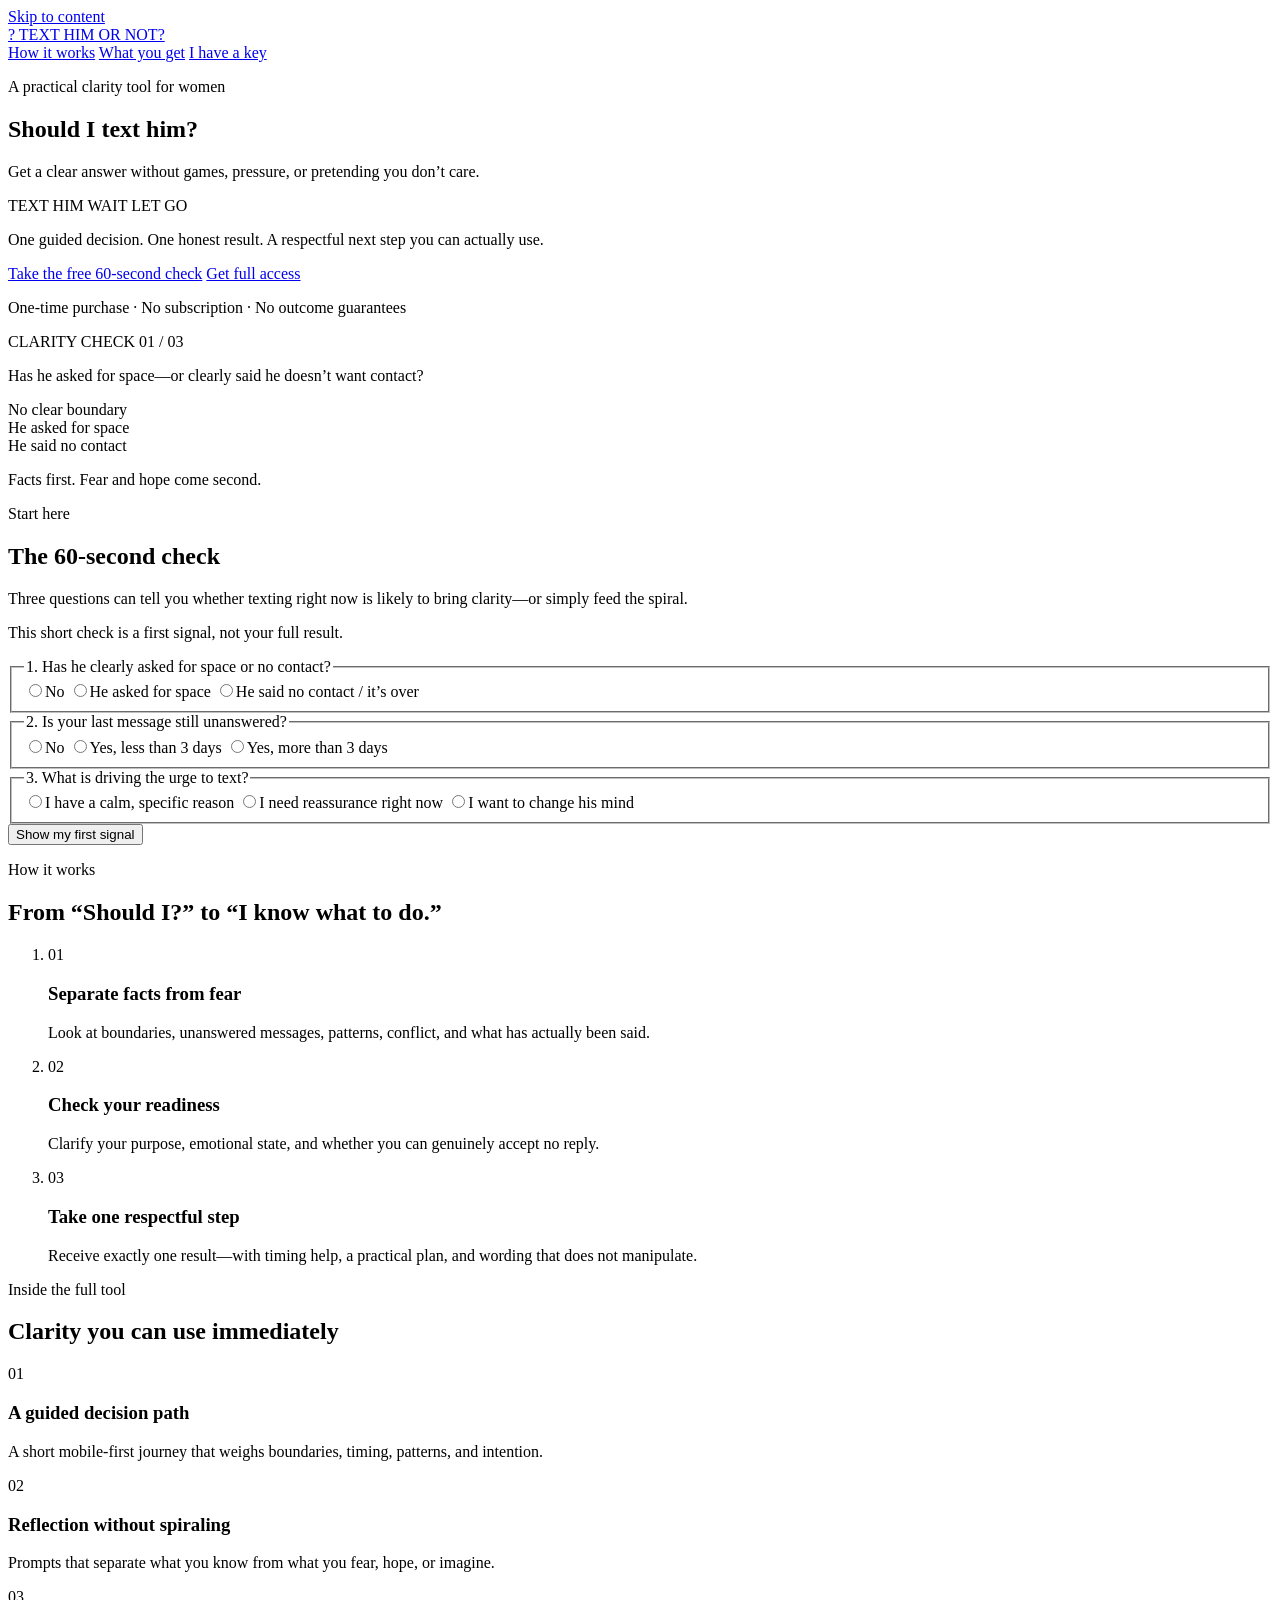
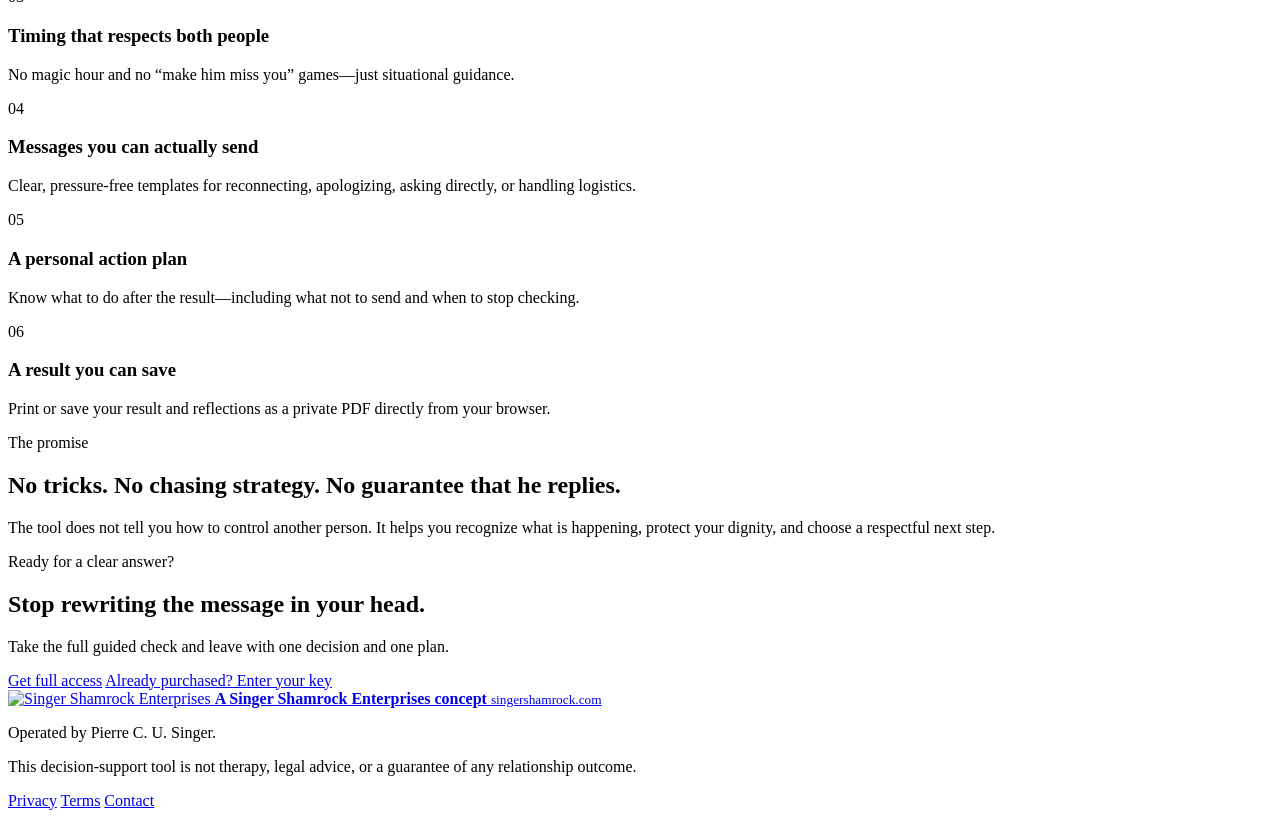
==== index.html @ ce178d2d "Add files via upload" ====
<!doctype html>
<html lang="en">
<head>
  <meta charset="utf-8">
  <meta name="viewport" content="width=device-width, initial-scale=1">
  <meta name="theme-color" content="#101a20">
  <meta name="description" content="Should I text him? Get a clear, respectful answer: text him, wait, or let go.">
  <title>Should I Text Him? | Text Him or Not?</title>
  <link rel="icon" href="favicon.svg" type="image/svg+xml">
  <link rel="stylesheet" href="assets/styles.css">
  <script src="assets/config.js" defer></script>
  <script src="assets/landing.js" defer></script>
</head>
<body class="landing-page">
  <a class="skip-link" href="#main">Skip to content</a>

  <header class="site-header">
    <a class="wordmark" href="./" aria-label="Text Him or Not? home">
      <span class="wordmark-mark" aria-hidden="true">?</span>
      <span>TEXT HIM OR NOT?</span>
    </a>
    <nav class="header-nav" aria-label="Primary navigation">
      <a href="#how-it-works">How it works</a>
      <a href="#inside">What you get</a>
      <a class="button button-small button-ghost" href="start/">I have a key</a>
    </nav>
  </header>

  <main id="main">
    <section class="hero shell" aria-labelledby="hero-title">
      <div class="hero-copy">
        <p class="eyebrow">A practical clarity tool for women</p>
        <h1 id="hero-title">Should I text him?</h1>
        <p class="hero-lead">Get a clear answer without games, pressure, or pretending you don’t care.</p>
        <div class="outcome-row" aria-label="The three possible results">
          <span>TEXT HIM</span>
          <span>WAIT</span>
          <span>LET GO</span>
        </div>
        <p class="hero-note">One guided decision. One honest result. A respectful next step you can actually use.</p>
        <div class="hero-actions">
          <a class="button button-primary" href="#free-check">Take the free 60-second check</a>
          <a class="button button-secondary" data-payhip-link href="https://payhip.com/PierreCUSinger">Get full access</a>
        </div>
        <p class="microcopy">One-time purchase · No subscription · No outcome guarantees</p>
      </div>

      <div class="hero-panel" aria-label="A preview of the guided decision tool">
        <div class="panel-topline">
          <span>CLARITY CHECK</span>
          <span>01 / 03</span>
        </div>
        <div class="mini-progress" aria-hidden="true"><span></span></div>
        <p class="panel-question">Has he asked for space—or clearly said he doesn’t want contact?</p>
        <div class="preview-choice">No clear boundary</div>
        <div class="preview-choice">He asked for space</div>
        <div class="preview-choice">He said no contact</div>
        <p class="panel-caption">Facts first. Fear and hope come second.</p>
      </div>
    </section>

    <section class="free-check-section" id="free-check" aria-labelledby="check-title">
      <div class="shell split-section">
        <div class="section-intro">
          <p class="eyebrow">Start here</p>
          <h2 id="check-title">The 60-second check</h2>
          <p>Three questions can tell you whether texting right now is likely to bring clarity—or simply feed the spiral.</p>
          <p class="section-note">This short check is a first signal, not your full result.</p>
        </div>

        <form class="check-card" id="quick-check-form">
          <fieldset>
            <legend>1. Has he clearly asked for space or no contact?</legend>
            <label class="radio-line"><input type="radio" name="boundary" value="no" required><span>No</span></label>
            <label class="radio-line"><input type="radio" name="boundary" value="space"><span>He asked for space</span></label>
            <label class="radio-line"><input type="radio" name="boundary" value="stop"><span>He said no contact / it’s over</span></label>
          </fieldset>

          <fieldset>
            <legend>2. Is your last message still unanswered?</legend>
            <label class="radio-line"><input type="radio" name="unanswered" value="no" required><span>No</span></label>
            <label class="radio-line"><input type="radio" name="unanswered" value="recent"><span>Yes, less than 3 days</span></label>
            <label class="radio-line"><input type="radio" name="unanswered" value="long"><span>Yes, more than 3 days</span></label>
          </fieldset>

          <fieldset>
            <legend>3. What is driving the urge to text?</legend>
            <label class="radio-line"><input type="radio" name="motive" value="clear" required><span>I have a calm, specific reason</span></label>
            <label class="radio-line"><input type="radio" name="motive" value="anxiety"><span>I need reassurance right now</span></label>
            <label class="radio-line"><input type="radio" name="motive" value="change"><span>I want to change his mind</span></label>
          </fieldset>

          <button class="button button-primary button-wide" type="submit">Show my first signal</button>
          <p class="form-error" id="quick-check-error" role="alert" hidden>Please answer all three questions.</p>
        </form>

        <div class="quick-result" id="quick-result" aria-live="polite" hidden>
          <p class="result-kicker">YOUR FIRST SIGNAL</p>
          <h3 id="quick-result-title"></h3>
          <p id="quick-result-copy"></p>
          <div class="quick-result-actions">
            <a class="button button-primary" data-payhip-link href="https://payhip.com/PierreCUSinger">Get the complete answer</a>
            <button class="button button-quiet" id="quick-check-reset" type="button">Retake the check</button>
          </div>
        </div>
      </div>
    </section>

    <section class="how-section shell" id="how-it-works" aria-labelledby="how-title">
      <div class="section-heading">
        <p class="eyebrow">How it works</p>
        <h2 id="how-title">From “Should I?” to “I know what to do.”</h2>
      </div>
      <ol class="steps-grid">
        <li>
          <span class="step-number">01</span>
          <h3>Separate facts from fear</h3>
          <p>Look at boundaries, unanswered messages, patterns, conflict, and what has actually been said.</p>
        </li>
        <li>
          <span class="step-number">02</span>
          <h3>Check your readiness</h3>
          <p>Clarify your purpose, emotional state, and whether you can genuinely accept no reply.</p>
        </li>
        <li>
          <span class="step-number">03</span>
          <h3>Take one respectful step</h3>
          <p>Receive exactly one result—with timing help, a practical plan, and wording that does not manipulate.</p>
        </li>
      </ol>
    </section>

    <section class="inside-section" id="inside" aria-labelledby="inside-title">
      <div class="shell">
        <div class="section-heading compact-heading">
          <p class="eyebrow">Inside the full tool</p>
          <h2 id="inside-title">Clarity you can use immediately</h2>
        </div>
        <div class="feature-grid">
          <article>
            <span class="feature-label">01</span>
            <h3>A guided decision path</h3>
            <p>A short mobile-first journey that weighs boundaries, timing, patterns, and intention.</p>
          </article>
          <article>
            <span class="feature-label">02</span>
            <h3>Reflection without spiraling</h3>
            <p>Prompts that separate what you know from what you fear, hope, or imagine.</p>
          </article>
          <article>
            <span class="feature-label">03</span>
            <h3>Timing that respects both people</h3>
            <p>No magic hour and no “make him miss you” games—just situational guidance.</p>
          </article>
          <article>
            <span class="feature-label">04</span>
            <h3>Messages you can actually send</h3>
            <p>Clear, pressure-free templates for reconnecting, apologizing, asking directly, or handling logistics.</p>
          </article>
          <article>
            <span class="feature-label">05</span>
            <h3>A personal action plan</h3>
            <p>Know what to do after the result—including what not to send and when to stop checking.</p>
          </article>
          <article>
            <span class="feature-label">06</span>
            <h3>A result you can save</h3>
            <p>Print or save your result and reflections as a private PDF directly from your browser.</p>
          </article>
        </div>
      </div>
    </section>

    <section class="respect-section shell" aria-labelledby="respect-title">
      <div class="respect-card">
        <p class="eyebrow">The promise</p>
        <h2 id="respect-title">No tricks. No chasing strategy. No guarantee that he replies.</h2>
        <p>The tool does not tell you how to control another person. It helps you recognize what is happening, protect your dignity, and choose a respectful next step.</p>
      </div>
    </section>

    <section class="final-cta">
      <div class="shell final-cta-inner">
        <div>
          <p class="eyebrow">Ready for a clear answer?</p>
          <h2>Stop rewriting the message in your head.</h2>
          <p>Take the full guided check and leave with one decision and one plan.</p>
        </div>
        <div class="final-cta-actions">
          <a class="button button-primary" data-payhip-link href="https://payhip.com/PierreCUSinger">Get full access</a>
          <a class="text-link" href="start/">Already purchased? Enter your key</a>
        </div>
      </div>
    </section>
  </main>

  <footer class="site-footer">
    <div class="shell footer-grid">
      <a class="sse-credit" href="https://singershamrock.com" target="_blank" rel="noopener noreferrer">
        <img src="assets/singer-shamrock-logo.jpg" alt="Singer Shamrock Enterprises">
        <span>
          <strong>A Singer Shamrock Enterprises concept</strong>
          <small>singershamrock.com</small>
        </span>
      </a>
      <div class="footer-copy">
        <p>Operated by Pierre C. U. Singer.</p>
        <p>This decision-support tool is not therapy, legal advice, or a guarantee of any relationship outcome.</p>
        <nav aria-label="Legal links">
          <a href="privacy.html">Privacy</a>
          <a href="terms.html">Terms</a>
          <a href="mailto:contact@texthimornot.com" data-contact-link>Contact</a>
        </nav>
      </div>
    </div>
  </footer>
</body>
</html>
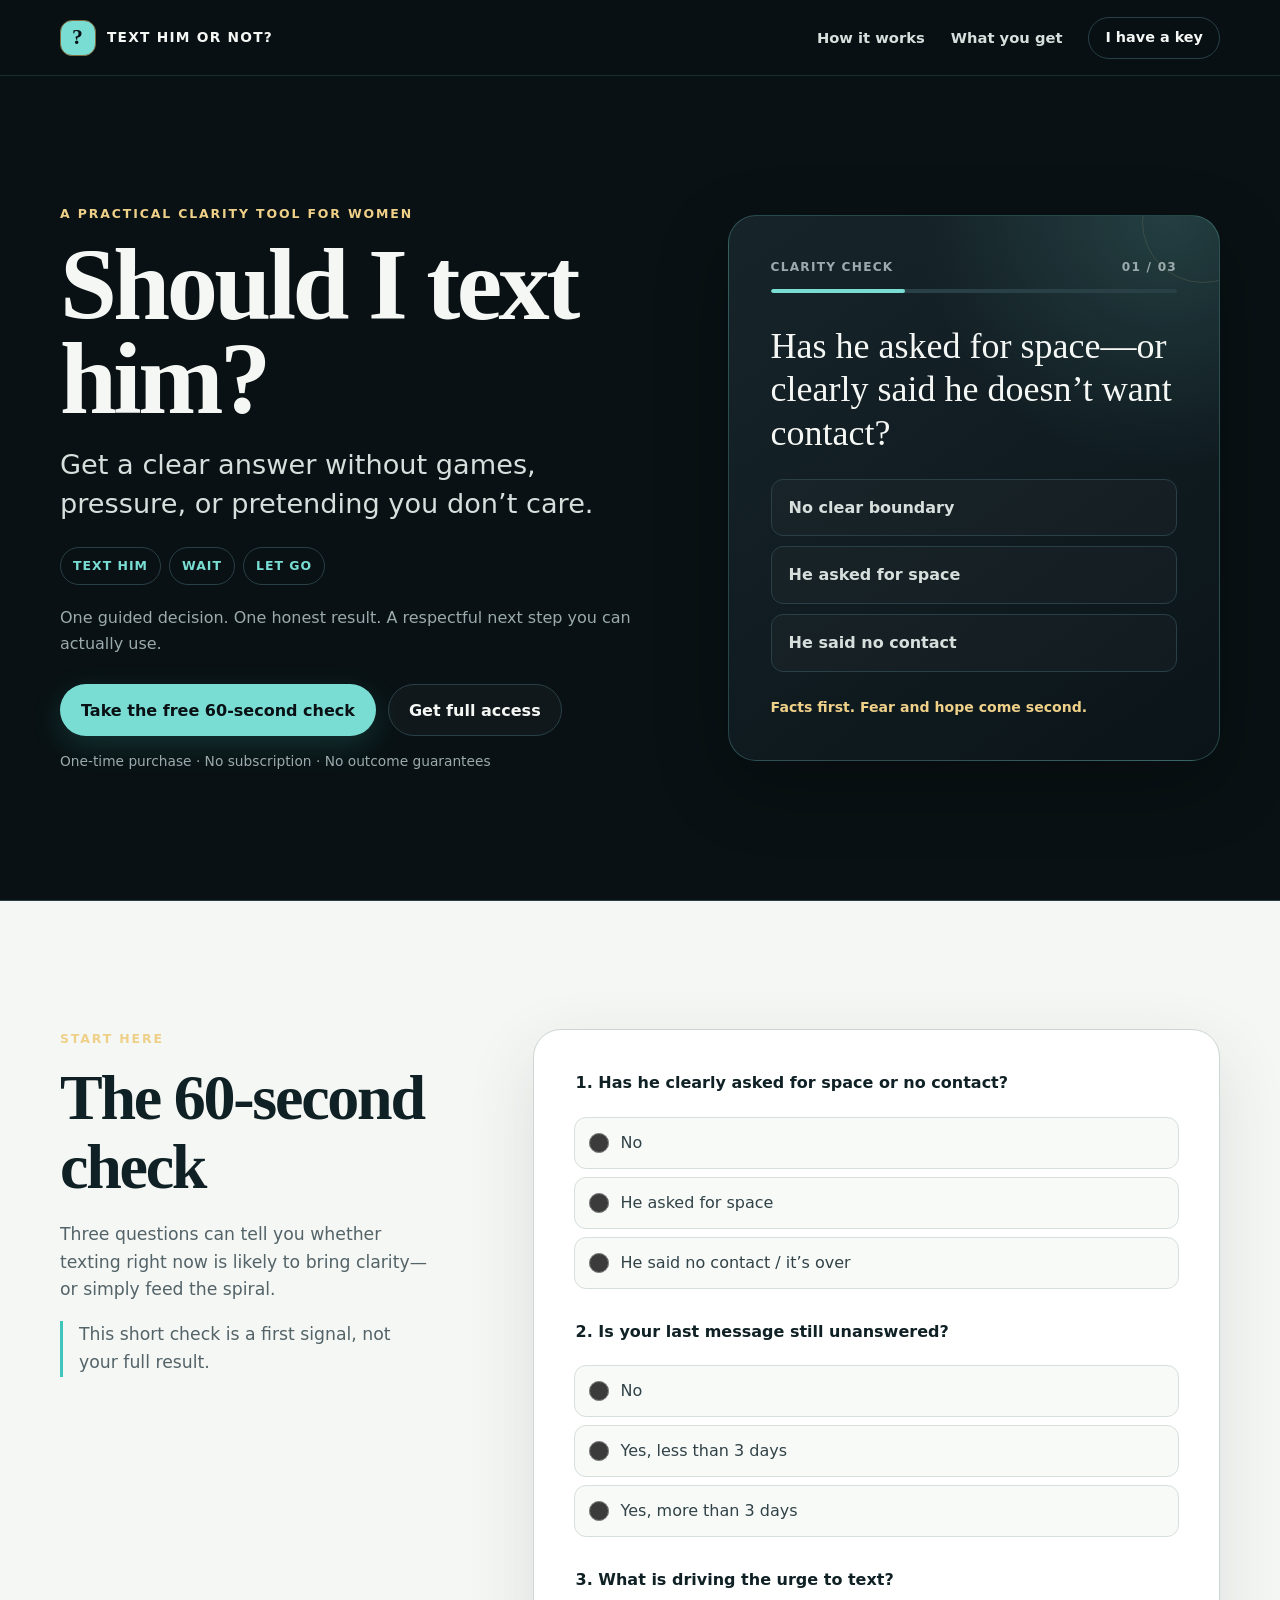
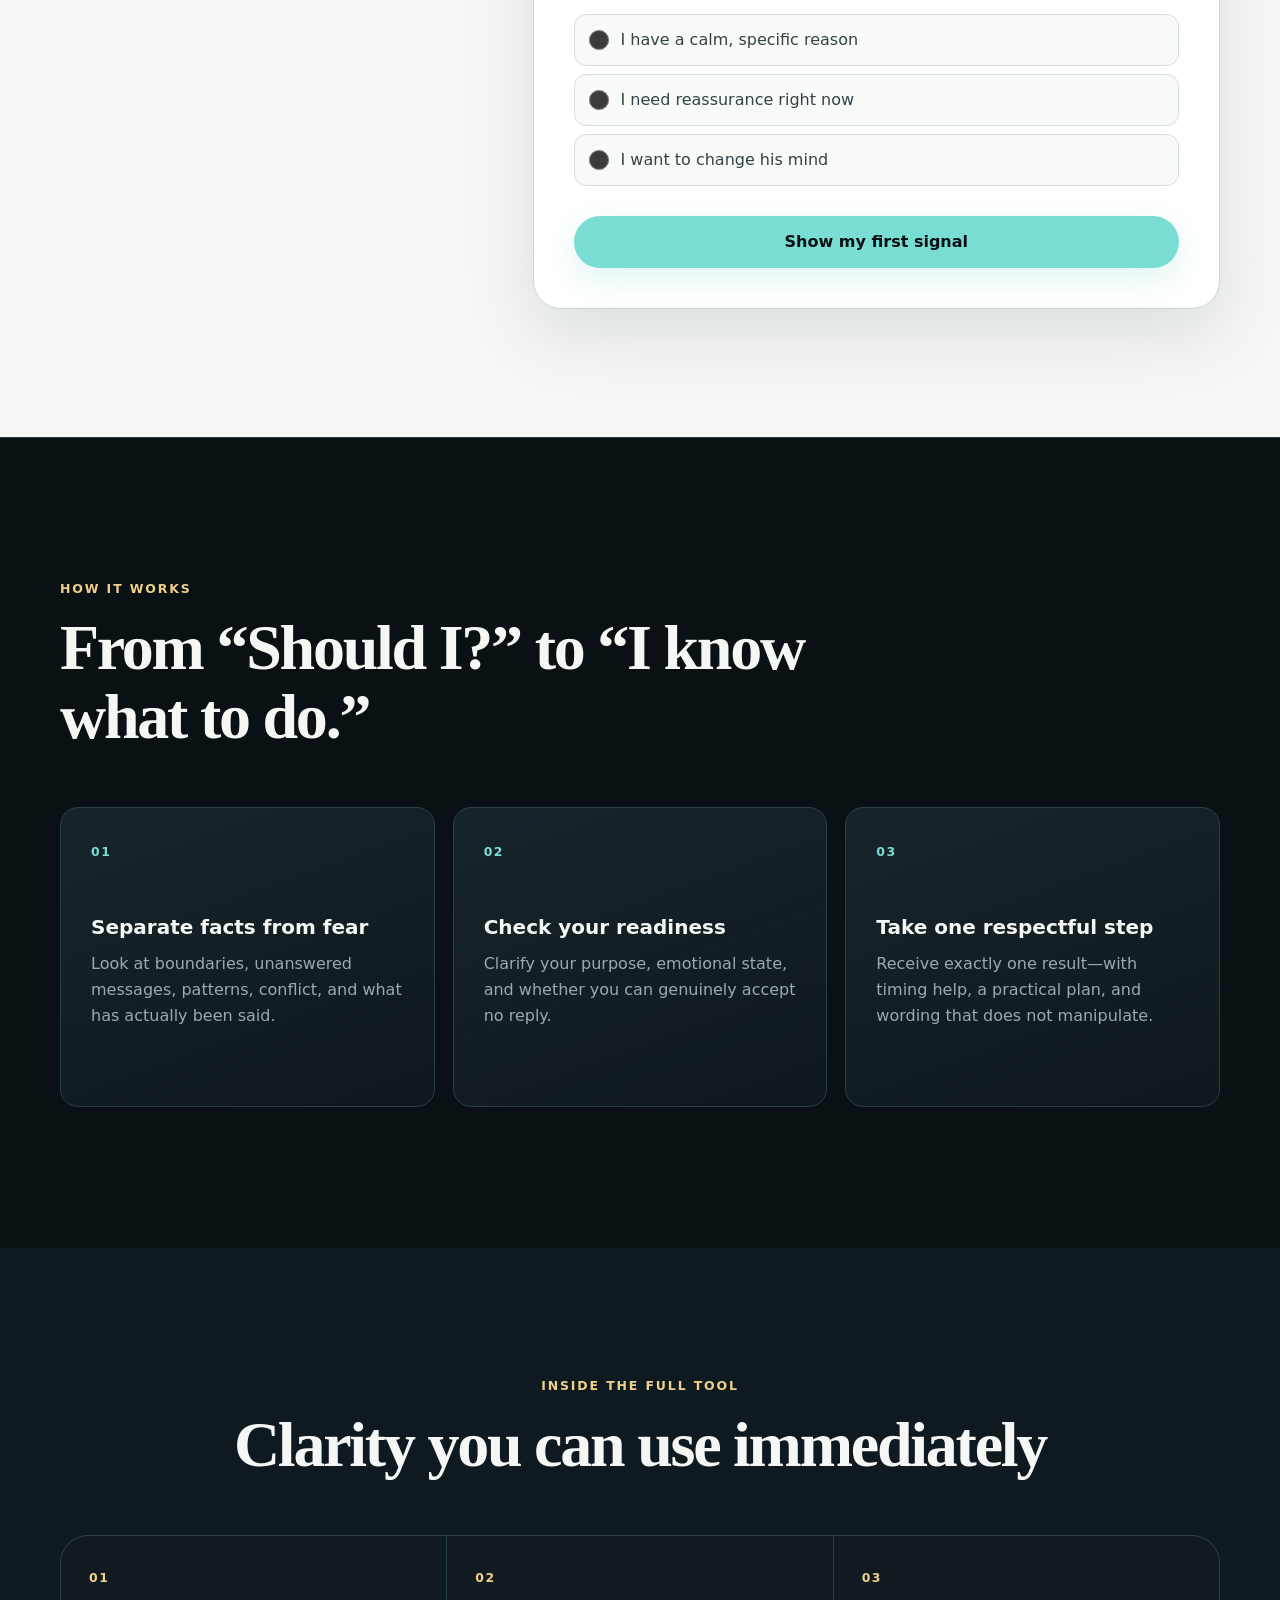
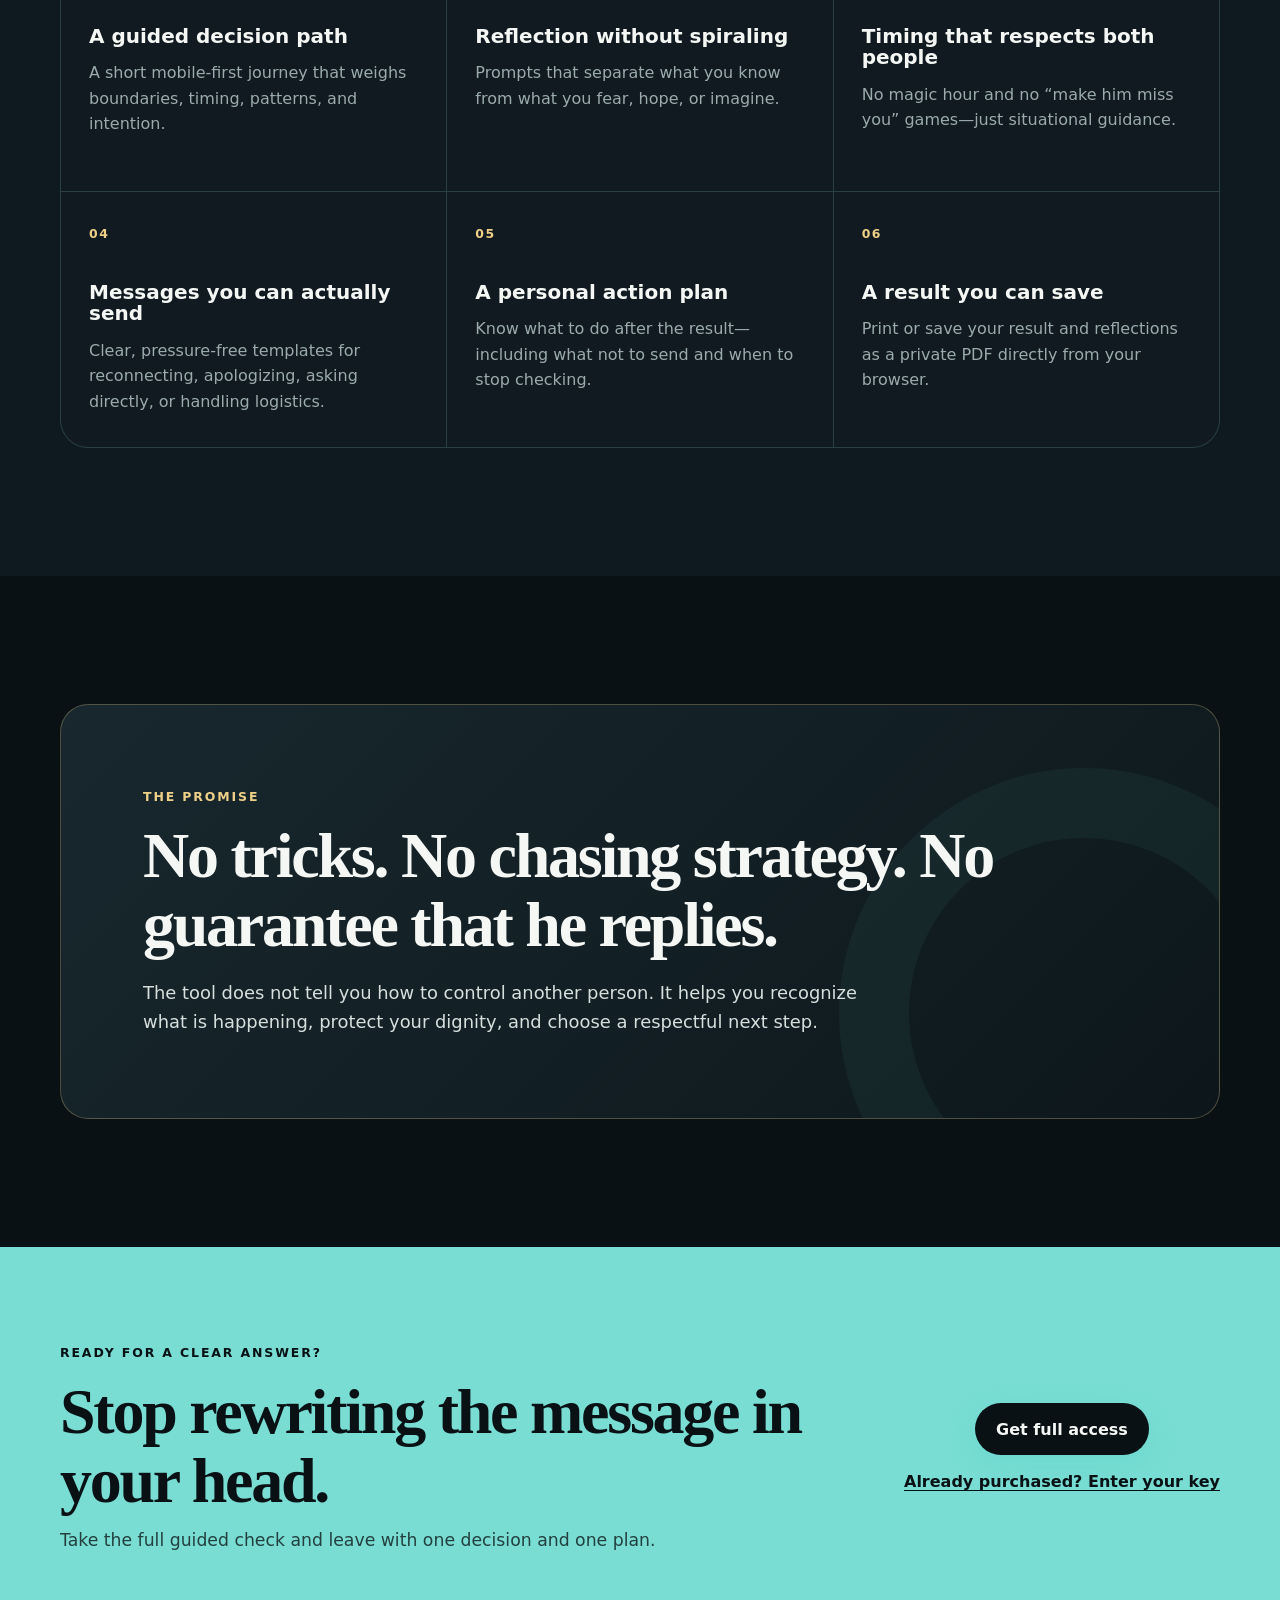
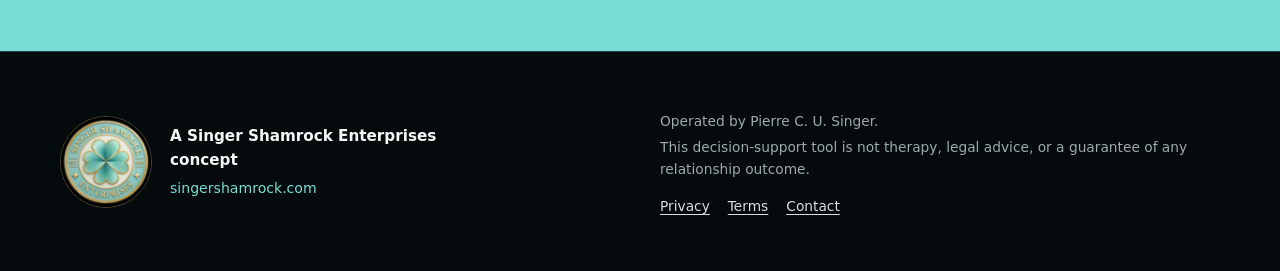
==== commit 31361976: "Add files via upload Add Google indexing metadata" ====
--- a/index.html
+++ b/index.html
@@ -4,10 +4,77 @@
   <meta charset="utf-8">
   <meta name="viewport" content="width=device-width, initial-scale=1">
   <meta name="theme-color" content="#101a20">
-  <meta name="description" content="Should I text him? Get a clear, respectful answer: text him, wait, or let go.">
+  <meta name="robots" content="index, follow, max-image-preview:large, max-snippet:-1, max-video-preview:-1">
+  <meta name="description" content="Should I text him? Use a guided decision tool for women to separate facts from anxiety and get one clear answer: text him, wait, or let go.">
+  <meta name="application-name" content="Text Him or Not?">
+
+  <meta property="og:type" content="website">
+  <meta property="og:url" content="https://texthimornot.com/">
+  <meta property="og:title" content="Should I Text Him? | Text Him or Not?">
+  <meta property="og:description" content="A practical clarity tool for women. Separate facts from anxiety and decide whether to text him, wait, or let go.">
+  <meta property="og:site_name" content="Text Him or Not?">
+
+  <meta name="twitter:card" content="summary">
+  <meta name="twitter:title" content="Should I Text Him? | Text Him or Not?">
+  <meta name="twitter:description" content="A practical clarity tool for women. Decide whether to text him, wait, or let go.">
+
   <title>Should I Text Him? | Text Him or Not?</title>
+  <link rel="canonical" href="https://texthimornot.com/">
+  <link rel="alternate" hreflang="en" href="https://texthimornot.com/">
+  <link rel="alternate" hreflang="x-default" href="https://texthimornot.com/">
   <link rel="icon" href="favicon.svg" type="image/svg+xml">
   <link rel="stylesheet" href="assets/styles.css">
+
+  <script type="application/ld+json">
+  {
+    "@context": "https://schema.org",
+    "@graph": [
+      {
+        "@type": "WebSite",
+        "@id": "https://texthimornot.com/#website",
+        "url": "https://texthimornot.com/",
+        "name": "Text Him or Not?",
+        "alternateName": "texthimornot.com",
+        "description": "A practical clarity tool for women deciding whether to text him, wait, or let go.",
+        "inLanguage": "en",
+        "publisher": {
+          "@id": "https://texthimornot.com/#operator"
+        }
+      },
+      {
+        "@type": "WebApplication",
+        "@id": "https://texthimornot.com/#application",
+        "url": "https://texthimornot.com/",
+        "name": "Text Him or Not?",
+        "description": "A guided decision-support tool for women that helps users decide whether to text him, wait, or let go.",
+        "applicationCategory": "LifestyleApplication",
+        "operatingSystem": "Any",
+        "browserRequirements": "Requires a modern web browser with JavaScript enabled.",
+        "inLanguage": "en",
+        "offers": {
+          "@type": "Offer",
+          "price": "9.00",
+          "priceCurrency": "USD",
+          "availability": "https://schema.org/InStock",
+          "url": "https://payhip.com/b/6qEcj",
+          "seller": {
+            "@id": "https://texthimornot.com/#operator"
+          }
+        },
+        "provider": {
+          "@id": "https://texthimornot.com/#operator"
+        }
+      },
+      {
+        "@type": "Person",
+        "@id": "https://texthimornot.com/#operator",
+        "name": "Pierre C. U. Singer",
+        "url": "https://singershamrock.com/"
+      }
+    ]
+  }
+  </script>
+
   <script src="assets/config.js" defer></script>
   <script src="assets/landing.js" defer></script>
 </head>
--- a/assets/styles.css
+++ b/assets/styles.css
@@ -0,0 +1,1596 @@
+:root {
+  color-scheme: dark;
+  --ink: #091114;
+  --ink-soft: #101a20;
+  --ink-raised: #17252b;
+  --ink-line: #294047;
+  --paper: #f5f7f4;
+  --paper-soft: #d7dfdd;
+  --muted: #9babad;
+  --teal: #79ddd4;
+  --teal-strong: #3fc5b9;
+  --teal-dark: #123b3b;
+  --gold: #efd089;
+  --gold-soft: #7f6b3d;
+  --rose: #ff8aa4;
+  --rose-dark: #4a1e2a;
+  --danger: #ff9b91;
+  --success: #8ee5b8;
+  --shadow: 0 24px 70px rgba(0, 0, 0, 0.28);
+  --radius-lg: 28px;
+  --radius-md: 18px;
+  --radius-sm: 12px;
+  --shell: min(1160px, calc(100% - 40px));
+}
+
+* {
+  box-sizing: border-box;
+}
+
+html {
+  scroll-behavior: smooth;
+  scroll-padding-top: 96px;
+}
+
+body {
+  margin: 0;
+  min-width: 320px;
+  background: var(--ink);
+  color: var(--paper);
+  font-family: Inter, ui-sans-serif, system-ui, -apple-system, BlinkMacSystemFont, "Segoe UI", sans-serif;
+  font-size: 1rem;
+  line-height: 1.6;
+  text-rendering: optimizeLegibility;
+}
+
+body::selection {
+  background: var(--teal);
+  color: var(--ink);
+}
+
+img {
+  display: block;
+  max-width: 100%;
+}
+
+a {
+  color: inherit;
+  text-underline-offset: 0.2em;
+}
+
+button,
+input,
+textarea {
+  font: inherit;
+}
+
+button,
+a {
+  -webkit-tap-highlight-color: transparent;
+}
+
+button {
+  cursor: pointer;
+}
+
+:focus-visible {
+  outline: 3px solid var(--gold);
+  outline-offset: 4px;
+}
+
+[hidden] {
+  display: none !important;
+}
+
+.skip-link {
+  position: fixed;
+  z-index: 1000;
+  top: 12px;
+  left: 12px;
+  padding: 10px 16px;
+  border-radius: 999px;
+  background: var(--paper);
+  color: var(--ink);
+  font-weight: 800;
+  transform: translateY(-160%);
+  transition: transform 160ms ease;
+}
+
+.skip-link:focus {
+  transform: translateY(0);
+}
+
+.shell {
+  width: var(--shell);
+  margin-inline: auto;
+}
+
+.site-header {
+  position: sticky;
+  z-index: 100;
+  top: 0;
+  display: flex;
+  align-items: center;
+  justify-content: space-between;
+  min-height: 76px;
+  padding: 12px max(20px, calc((100vw - 1160px) / 2));
+  border-bottom: 1px solid rgba(121, 221, 212, 0.15);
+  background: rgba(9, 17, 20, 0.88);
+  backdrop-filter: blur(18px);
+}
+
+.wordmark {
+  display: inline-flex;
+  align-items: center;
+  gap: 11px;
+  color: var(--paper);
+  font-size: 0.86rem;
+  font-weight: 900;
+  letter-spacing: 0.09em;
+  text-decoration: none;
+}
+
+.wordmark-mark {
+  display: grid;
+  width: 36px;
+  height: 36px;
+  place-items: center;
+  border: 1px solid var(--gold-soft);
+  border-radius: 12px;
+  background: var(--teal);
+  color: var(--ink);
+  font-family: Georgia, "Times New Roman", serif;
+  font-size: 1.35rem;
+  line-height: 1;
+}
+
+.header-nav {
+  display: flex;
+  align-items: center;
+  gap: 26px;
+}
+
+.header-nav > a:not(.button),
+.header-back-link {
+  color: var(--paper-soft);
+  font-size: 0.92rem;
+  font-weight: 700;
+  text-decoration: none;
+}
+
+.header-nav > a:not(.button):hover,
+.header-back-link:hover {
+  color: var(--teal);
+}
+
+.button {
+  display: inline-flex;
+  min-height: 52px;
+  align-items: center;
+  justify-content: center;
+  padding: 13px 20px;
+  border: 1px solid transparent;
+  border-radius: 999px;
+  font-weight: 850;
+  line-height: 1.2;
+  text-align: center;
+  text-decoration: none;
+  transition: transform 150ms ease, background-color 150ms ease, border-color 150ms ease, color 150ms ease;
+}
+
+.button:hover {
+  transform: translateY(-2px);
+}
+
+.button:active {
+  transform: translateY(0);
+}
+
+.button-primary {
+  background: var(--teal);
+  color: var(--ink);
+  box-shadow: 0 10px 30px rgba(63, 197, 185, 0.18);
+}
+
+.button-primary:hover {
+  background: #96e9e1;
+}
+
+.button-secondary {
+  border-color: var(--ink-line);
+  background: rgba(255, 255, 255, 0.03);
+  color: var(--paper);
+}
+
+.button-secondary:hover,
+.button-ghost:hover {
+  border-color: var(--teal);
+  color: var(--teal);
+}
+
+.button-ghost {
+  min-height: 42px;
+  padding: 10px 17px;
+  border-color: var(--ink-line);
+  background: transparent;
+  color: var(--paper);
+}
+
+.button-quiet {
+  min-height: 42px;
+  padding: 9px 16px;
+  border-color: transparent;
+  background: transparent;
+  color: var(--teal);
+}
+
+.button-quiet:hover {
+  background: rgba(121, 221, 212, 0.08);
+}
+
+.button-small {
+  min-height: 42px;
+  padding: 9px 16px;
+  font-size: 0.9rem;
+}
+
+.button-wide {
+  width: 100%;
+}
+
+.button[disabled] {
+  cursor: not-allowed;
+  opacity: 0.45;
+  transform: none;
+}
+
+.text-link {
+  color: var(--teal);
+  font-weight: 800;
+}
+
+.eyebrow {
+  margin: 0 0 14px;
+  color: var(--gold);
+  font-size: 0.78rem;
+  font-weight: 900;
+  letter-spacing: 0.15em;
+  text-transform: uppercase;
+}
+
+h1,
+h2,
+h3,
+p {
+  overflow-wrap: anywhere;
+}
+
+h1,
+h2,
+h3 {
+  margin-top: 0;
+  color: var(--paper);
+  line-height: 1.08;
+}
+
+h1,
+h2 {
+  font-family: Georgia, "Times New Roman", serif;
+  font-weight: 700;
+  letter-spacing: -0.035em;
+}
+
+h3 {
+  font-weight: 850;
+}
+
+.hero {
+  display: grid;
+  min-height: calc(100vh - 76px);
+  align-items: center;
+  grid-template-columns: minmax(0, 1.08fr) minmax(360px, 0.92fr);
+  gap: clamp(40px, 7vw, 96px);
+  padding-block: clamp(64px, 8vw, 116px);
+}
+
+.hero-copy h1 {
+  max-width: 760px;
+  margin-bottom: 20px;
+  font-size: clamp(3.5rem, 8vw, 7.2rem);
+  line-height: 0.92;
+}
+
+.hero-copy h1::after {
+  color: var(--rose);
+  content: "";
+}
+
+.hero-lead {
+  max-width: 670px;
+  margin: 0 0 24px;
+  color: var(--paper-soft);
+  font-size: clamp(1.25rem, 2.2vw, 1.7rem);
+  line-height: 1.42;
+}
+
+.outcome-row {
+  display: flex;
+  flex-wrap: wrap;
+  gap: 8px;
+  margin: 0 0 20px;
+}
+
+.outcome-row span {
+  padding: 8px 12px;
+  border: 1px solid var(--ink-line);
+  border-radius: 999px;
+  color: var(--teal);
+  font-size: 0.78rem;
+  font-weight: 900;
+  letter-spacing: 0.08em;
+}
+
+.hero-note {
+  max-width: 600px;
+  margin: 0 0 28px;
+  color: var(--muted);
+}
+
+.hero-actions {
+  display: flex;
+  flex-wrap: wrap;
+  gap: 12px;
+}
+
+.microcopy {
+  margin: 14px 0 0;
+  color: var(--muted);
+  font-size: 0.86rem;
+}
+
+.hero-panel {
+  position: relative;
+  overflow: hidden;
+  padding: clamp(25px, 4vw, 42px);
+  border: 1px solid rgba(121, 221, 212, 0.24);
+  border-radius: var(--radius-lg);
+  background:
+    radial-gradient(circle at 90% 0%, rgba(121, 221, 212, 0.17), transparent 36%),
+    linear-gradient(145deg, rgba(23, 37, 43, 0.98), rgba(11, 21, 25, 0.98));
+  box-shadow: var(--shadow);
+}
+
+.hero-panel::before {
+  position: absolute;
+  width: 120px;
+  height: 120px;
+  border: 1px solid rgba(239, 208, 137, 0.13);
+  border-radius: 50%;
+  content: "";
+  inset: -55px -45px auto auto;
+}
+
+.panel-topline,
+.tool-progress-copy {
+  display: flex;
+  align-items: center;
+  justify-content: space-between;
+  color: var(--muted);
+  font-size: 0.76rem;
+  font-weight: 850;
+  letter-spacing: 0.1em;
+}
+
+.mini-progress {
+  height: 4px;
+  margin: 12px 0 32px;
+  overflow: hidden;
+  border-radius: 999px;
+  background: var(--ink-line);
+}
+
+.mini-progress span {
+  display: block;
+  width: 33%;
+  height: 100%;
+  border-radius: inherit;
+  background: var(--teal);
+}
+
+.panel-question {
+  margin: 0 0 24px;
+  font-family: Georgia, "Times New Roman", serif;
+  font-size: clamp(1.55rem, 3vw, 2.25rem);
+  line-height: 1.2;
+}
+
+.preview-choice {
+  margin-top: 10px;
+  padding: 15px 17px;
+  border: 1px solid var(--ink-line);
+  border-radius: var(--radius-sm);
+  background: rgba(255, 255, 255, 0.025);
+  color: var(--paper-soft);
+  font-weight: 700;
+}
+
+.preview-choice:nth-of-type(2) {
+  border-color: rgba(121, 221, 212, 0.52);
+  background: rgba(121, 221, 212, 0.08);
+  color: var(--teal);
+}
+
+.panel-caption {
+  margin: 24px 0 0;
+  color: var(--gold);
+  font-size: 0.88rem;
+  font-weight: 750;
+}
+
+.free-check-section {
+  padding-block: clamp(76px, 10vw, 130px);
+  border-block: 1px solid var(--ink-line);
+  background: var(--paper);
+  color: #233237;
+}
+
+.split-section {
+  display: grid;
+  align-items: start;
+  grid-template-columns: minmax(260px, 0.7fr) minmax(400px, 1.3fr);
+  gap: clamp(38px, 8vw, 110px);
+}
+
+.section-intro {
+  position: sticky;
+  top: 120px;
+}
+
+.free-check-section h2,
+.free-check-section h3 {
+  color: #102126;
+}
+
+.section-intro h2,
+.section-heading h2,
+.respect-card h2,
+.final-cta h2 {
+  margin-bottom: 20px;
+  font-size: clamp(2.35rem, 5vw, 4.6rem);
+}
+
+.section-intro p:not(.eyebrow) {
+  color: #536368;
+  font-size: 1.08rem;
+}
+
+.section-note {
+  padding-left: 16px;
+  border-left: 3px solid var(--teal-strong);
+}
+
+.check-card {
+  padding: clamp(24px, 4vw, 40px);
+  border: 1px solid #ccd6d3;
+  border-radius: var(--radius-lg);
+  background: #ffffff;
+  box-shadow: 0 24px 70px rgba(27, 51, 55, 0.12);
+}
+
+.check-card fieldset {
+  margin: 0 0 30px;
+  padding: 0;
+  border: 0;
+}
+
+.check-card legend {
+  margin-bottom: 13px;
+  color: #102126;
+  font-weight: 850;
+}
+
+.radio-line {
+  display: flex;
+  min-height: 52px;
+  align-items: center;
+  gap: 12px;
+  margin-top: 8px;
+  padding: 12px 14px;
+  border: 1px solid #d7dfdc;
+  border-radius: var(--radius-sm);
+  background: #f8faf8;
+  color: #314247;
+  cursor: pointer;
+  transition: border-color 150ms ease, background-color 150ms ease;
+}
+
+.radio-line:hover {
+  border-color: #78bdb7;
+}
+
+.radio-line:has(input:checked) {
+  border-color: #2c9f96;
+  background: #eaf8f5;
+  color: #102e2e;
+}
+
+.radio-line input {
+  width: 20px;
+  height: 20px;
+  margin: 0;
+  accent-color: #188f86;
+}
+
+.form-error {
+  margin: 12px 0 0;
+  color: #9c253b;
+  font-weight: 750;
+}
+
+.quick-result {
+  padding: clamp(28px, 5vw, 48px);
+  border-radius: var(--radius-lg);
+  background: #102126;
+  color: var(--paper);
+  box-shadow: var(--shadow);
+}
+
+.quick-result h3 {
+  margin-bottom: 16px;
+  font-family: Georgia, "Times New Roman", serif;
+  font-size: clamp(2rem, 5vw, 3.5rem);
+}
+
+.quick-result > p:not(.result-kicker) {
+  max-width: 650px;
+  color: var(--paper-soft);
+  font-size: 1.08rem;
+}
+
+.result-kicker {
+  margin: 0 0 10px;
+  color: var(--gold);
+  font-size: 0.76rem;
+  font-weight: 900;
+  letter-spacing: 0.16em;
+}
+
+.quick-result-actions {
+  display: flex;
+  flex-wrap: wrap;
+  gap: 12px;
+  margin-top: 26px;
+}
+
+.how-section {
+  padding-block: clamp(82px, 11vw, 148px);
+}
+
+.section-heading {
+  max-width: 820px;
+  margin-bottom: 56px;
+}
+
+.compact-heading {
+  margin-inline: auto;
+  text-align: center;
+}
+
+.steps-grid {
+  display: grid;
+  margin: 0;
+  padding: 0;
+  grid-template-columns: repeat(3, 1fr);
+  gap: 18px;
+  list-style: none;
+}
+
+.steps-grid li {
+  min-height: 300px;
+  padding: 30px;
+  border: 1px solid var(--ink-line);
+  border-radius: var(--radius-md);
+  background: linear-gradient(160deg, var(--ink-raised), rgba(16, 26, 32, 0.72));
+}
+
+.step-number,
+.feature-label {
+  display: inline-flex;
+  margin-bottom: 55px;
+  color: var(--teal);
+  font-size: 0.78rem;
+  font-weight: 900;
+  letter-spacing: 0.12em;
+}
+
+.steps-grid h3,
+.feature-grid h3 {
+  margin-bottom: 13px;
+  font-size: 1.25rem;
+}
+
+.steps-grid p,
+.feature-grid p {
+  margin: 0;
+  color: var(--muted);
+}
+
+.inside-section {
+  padding-block: clamp(82px, 10vw, 135px);
+  background: #0e1a1f;
+}
+
+.feature-grid {
+  display: grid;
+  grid-template-columns: repeat(3, 1fr);
+  gap: 1px;
+  overflow: hidden;
+  border: 1px solid var(--ink-line);
+  border-radius: var(--radius-lg);
+  background: var(--ink-line);
+}
+
+.feature-grid article {
+  min-height: 255px;
+  padding: 28px;
+  background: var(--ink-soft);
+}
+
+.feature-grid .feature-label {
+  margin-bottom: 38px;
+  color: var(--gold);
+}
+
+.respect-section {
+  padding-block: clamp(78px, 10vw, 140px);
+}
+
+.respect-card {
+  position: relative;
+  overflow: hidden;
+  padding: clamp(32px, 7vw, 82px);
+  border: 1px solid rgba(239, 208, 137, 0.28);
+  border-radius: var(--radius-lg);
+  background: linear-gradient(135deg, #18282e, #0d171b);
+}
+
+.respect-card::after {
+  position: absolute;
+  right: -110px;
+  bottom: -140px;
+  width: 350px;
+  height: 350px;
+  border: 70px solid rgba(121, 221, 212, 0.05);
+  border-radius: 50%;
+  content: "";
+}
+
+.respect-card h2 {
+  position: relative;
+  z-index: 1;
+  max-width: 900px;
+}
+
+.respect-card > p:last-child {
+  position: relative;
+  z-index: 1;
+  max-width: 760px;
+  margin-bottom: 0;
+  color: var(--paper-soft);
+  font-size: 1.12rem;
+}
+
+.final-cta {
+  padding-block: clamp(62px, 8vw, 96px);
+  background: var(--teal);
+  color: var(--ink);
+}
+
+.final-cta .eyebrow,
+.final-cta h2 {
+  color: var(--ink);
+}
+
+.final-cta-inner {
+  display: grid;
+  align-items: center;
+  grid-template-columns: 1fr auto;
+  gap: 40px;
+}
+
+.final-cta h2 {
+  max-width: 760px;
+  margin-bottom: 12px;
+}
+
+.final-cta p:not(.eyebrow) {
+  margin: 0;
+  color: #23403f;
+  font-size: 1.08rem;
+}
+
+.final-cta-actions {
+  display: flex;
+  flex-direction: column;
+  align-items: center;
+  gap: 14px;
+}
+
+.final-cta .button-primary {
+  background: var(--ink);
+  color: var(--paper);
+}
+
+.final-cta .text-link {
+  color: var(--ink);
+}
+
+.site-footer {
+  padding-block: 54px;
+  border-top: 1px solid var(--ink-line);
+  background: #050a0c;
+}
+
+.footer-grid {
+  display: grid;
+  align-items: center;
+  grid-template-columns: 1fr 1fr;
+  gap: 40px;
+}
+
+.sse-credit {
+  display: inline-flex;
+  align-items: center;
+  gap: 18px;
+  max-width: 430px;
+  text-decoration: none;
+}
+
+.sse-credit img {
+  width: 92px;
+  height: 92px;
+  border: 1px solid rgba(239, 208, 137, 0.3);
+  border-radius: 50%;
+  object-fit: cover;
+}
+
+.sse-credit span {
+  display: flex;
+  flex-direction: column;
+  gap: 4px;
+}
+
+.sse-credit strong {
+  color: var(--paper);
+  font-size: 0.95rem;
+}
+
+.sse-credit small {
+  color: var(--teal);
+  font-size: 0.88rem;
+}
+
+.sse-credit:hover strong {
+  color: var(--gold);
+}
+
+.footer-copy {
+  color: var(--muted);
+  font-size: 0.86rem;
+}
+
+.footer-copy p {
+  margin: 4px 0;
+}
+
+.footer-copy nav {
+  display: flex;
+  flex-wrap: wrap;
+  gap: 18px;
+  margin-top: 15px;
+}
+
+.footer-copy a {
+  color: var(--paper-soft);
+}
+
+/* Access gate and guided tool */
+
+.tool-page {
+  background:
+    radial-gradient(circle at 50% 8%, rgba(121, 221, 212, 0.08), transparent 34%),
+    var(--ink);
+}
+
+.tool-main {
+  min-height: calc(100vh - 76px);
+}
+
+.access-shell {
+  display: grid;
+  width: min(100% - 40px, 640px);
+  min-height: calc(100vh - 76px);
+  margin-inline: auto;
+  padding-block: 64px;
+  place-items: center;
+}
+
+.access-card {
+  width: 100%;
+  padding: clamp(28px, 6vw, 54px);
+  border: 1px solid var(--ink-line);
+  border-radius: var(--radius-lg);
+  background: rgba(16, 26, 32, 0.96);
+  box-shadow: var(--shadow);
+}
+
+.access-card h1 {
+  margin-bottom: 17px;
+  font-size: clamp(2.55rem, 7vw, 4.5rem);
+}
+
+.access-card > p:not(.eyebrow) {
+  color: var(--paper-soft);
+}
+
+.key-reminder {
+  display: flex;
+  flex-direction: column;
+  gap: 4px;
+  margin-top: 24px;
+  padding: 16px;
+  border-left: 3px solid var(--gold);
+  background: rgba(239, 208, 137, 0.08);
+}
+
+.key-reminder strong {
+  color: var(--gold);
+}
+
+.key-reminder span {
+  color: var(--paper-soft);
+  font-size: 0.9rem;
+}
+
+.license-form {
+  margin-top: 28px;
+}
+
+.license-form label {
+  display: block;
+  margin-bottom: 8px;
+  font-weight: 800;
+}
+
+.license-form input {
+  width: 100%;
+  min-height: 58px;
+  margin-bottom: 12px;
+  padding: 14px 16px;
+  border: 1px solid var(--ink-line);
+  border-radius: var(--radius-sm);
+  background: #081014;
+  color: var(--paper);
+  font-family: ui-monospace, SFMono-Regular, Menlo, Consolas, monospace;
+  font-size: 1rem;
+  letter-spacing: 0.055em;
+  text-transform: uppercase;
+}
+
+.license-form input::placeholder {
+  color: #657579;
+}
+
+.license-form input:focus {
+  border-color: var(--teal);
+}
+
+.gate-status {
+  min-height: 26px;
+  margin: 12px 0 0;
+  color: var(--muted);
+  font-weight: 700;
+}
+
+.gate-status.is-error {
+  color: var(--danger);
+}
+
+.gate-status.is-success {
+  color: var(--success);
+}
+
+.access-help {
+  display: flex;
+  flex-wrap: wrap;
+  gap: 8px;
+  margin-top: 25px;
+  color: var(--muted);
+}
+
+.access-help p {
+  margin: 0;
+}
+
+.privacy-promise {
+  display: flex;
+  flex-direction: column;
+  gap: 4px;
+  margin-top: 30px;
+  padding: 16px;
+  border-left: 3px solid var(--teal);
+  background: rgba(121, 221, 212, 0.06);
+}
+
+.privacy-promise strong {
+  color: var(--teal);
+}
+
+.privacy-promise span {
+  color: var(--paper-soft);
+  font-size: 0.9rem;
+}
+
+.tool-shell,
+.result-shell {
+  width: min(100% - 40px, 820px);
+  margin-inline: auto;
+  padding-block: clamp(44px, 8vw, 88px);
+}
+
+.tool-topbar {
+  display: flex;
+  align-items: flex-start;
+  justify-content: space-between;
+  gap: 20px;
+  margin-bottom: 30px;
+}
+
+.tool-topbar h1 {
+  margin: 0;
+  font-size: clamp(2rem, 5vw, 3.6rem);
+}
+
+.tool-stage-label {
+  margin: 0 0 8px;
+  color: var(--gold);
+  font-size: 0.78rem;
+  font-weight: 900;
+  letter-spacing: 0.13em;
+  text-transform: uppercase;
+}
+
+.tool-progress-wrap {
+  margin-bottom: 24px;
+}
+
+.tool-progress {
+  height: 7px;
+  margin-top: 10px;
+  overflow: hidden;
+  border-radius: 999px;
+  background: var(--ink-line);
+}
+
+.tool-progress span {
+  display: block;
+  width: 0;
+  height: 100%;
+  border-radius: inherit;
+  background: linear-gradient(90deg, var(--teal-strong), var(--gold));
+  transition: width 220ms ease;
+}
+
+.tool-card {
+  min-height: 440px;
+  padding: clamp(25px, 5vw, 46px);
+  border: 1px solid var(--ink-line);
+  border-radius: var(--radius-lg);
+  background: linear-gradient(145deg, rgba(23, 37, 43, 0.98), rgba(12, 22, 26, 0.98));
+  box-shadow: var(--shadow);
+}
+
+.question-number {
+  margin: 0 0 12px;
+  color: var(--teal);
+  font-size: 0.78rem;
+  font-weight: 900;
+  letter-spacing: 0.12em;
+}
+
+.question-title {
+  margin-bottom: 12px;
+  font-family: Georgia, "Times New Roman", serif;
+  font-size: clamp(1.7rem, 4.5vw, 2.7rem);
+  line-height: 1.16;
+}
+
+.question-help {
+  max-width: 650px;
+  margin: 0 0 26px;
+  color: var(--muted);
+}
+
+.choice-list {
+  display: grid;
+  gap: 10px;
+}
+
+.choice-card {
+  position: relative;
+  display: grid;
+  min-height: 66px;
+  align-items: center;
+  padding: 13px 18px 13px 54px;
+  border: 1px solid var(--ink-line);
+  border-radius: var(--radius-sm);
+  background: rgba(255, 255, 255, 0.025);
+  cursor: pointer;
+  transition: border-color 150ms ease, background-color 150ms ease, transform 150ms ease;
+}
+
+.choice-card:hover {
+  border-color: #52747a;
+  transform: translateY(-1px);
+}
+
+.choice-card:has(input:checked) {
+  border-color: var(--teal);
+  background: rgba(121, 221, 212, 0.09);
+}
+
+.choice-card input {
+  position: absolute;
+  top: 50%;
+  left: 18px;
+  width: 20px;
+  height: 20px;
+  margin: 0;
+  accent-color: var(--teal-strong);
+  transform: translateY(-50%);
+}
+
+.choice-card strong,
+.choice-card small {
+  display: block;
+}
+
+.choice-card strong {
+  color: var(--paper);
+  line-height: 1.35;
+}
+
+.choice-card small {
+  margin-top: 3px;
+  color: var(--muted);
+  font-size: 0.86rem;
+}
+
+.reflection-grid {
+  display: grid;
+  gap: 22px;
+}
+
+.reflection-field label {
+  display: block;
+  margin-bottom: 7px;
+  color: var(--paper);
+  font-weight: 800;
+}
+
+.reflection-field p {
+  margin: 0 0 9px;
+  color: var(--muted);
+  font-size: 0.9rem;
+}
+
+.reflection-field textarea {
+  width: 100%;
+  min-height: 105px;
+  resize: vertical;
+  padding: 13px 14px;
+  border: 1px solid var(--ink-line);
+  border-radius: var(--radius-sm);
+  background: #081014;
+  color: var(--paper);
+}
+
+.reflection-field textarea:focus {
+  border-color: var(--teal);
+}
+
+.tool-actions {
+  display: grid;
+  grid-template-columns: auto minmax(180px, 1fr);
+  gap: 12px;
+  margin-top: 20px;
+}
+
+.tool-actions .button-primary {
+  justify-self: end;
+  min-width: 210px;
+}
+
+.result-card {
+  overflow: hidden;
+  border: 1px solid var(--ink-line);
+  border-radius: var(--radius-lg);
+  background: var(--ink-soft);
+  box-shadow: var(--shadow);
+}
+
+.result-header {
+  padding: clamp(30px, 7vw, 62px);
+  border-bottom: 1px solid var(--ink-line);
+  background:
+    radial-gradient(circle at 100% 0%, rgba(121, 221, 212, 0.17), transparent 42%),
+    #132128;
+}
+
+.result-header h1 {
+  margin-bottom: 16px;
+  font-size: clamp(3rem, 8vw, 6.4rem);
+  text-transform: uppercase;
+}
+
+.result-shell[data-outcome="text"] .result-header h1 {
+  color: var(--teal);
+}
+
+.result-shell[data-outcome="wait"] .result-header h1 {
+  color: var(--gold);
+}
+
+.result-shell[data-outcome="letgo"] .result-header h1 {
+  color: var(--rose);
+}
+
+.result-summary {
+  max-width: 640px;
+  margin: 0;
+  color: var(--paper-soft);
+  font-size: 1.16rem;
+}
+
+.result-section {
+  padding: clamp(26px, 5vw, 45px);
+  border-bottom: 1px solid var(--ink-line);
+}
+
+.result-section h2 {
+  margin-bottom: 18px;
+  font-family: inherit;
+  font-size: 1.35rem;
+  letter-spacing: 0;
+}
+
+.reason-list,
+.plan-list {
+  display: grid;
+  gap: 12px;
+  margin: 0;
+  color: var(--paper-soft);
+}
+
+.reason-list {
+  padding-left: 23px;
+}
+
+.reason-list li::marker {
+  color: var(--teal);
+}
+
+.plan-list {
+  padding-left: 28px;
+}
+
+.plan-list li {
+  padding-left: 7px;
+}
+
+.plan-list li::marker {
+  color: var(--gold);
+  font-weight: 900;
+}
+
+.section-row {
+  display: flex;
+  align-items: center;
+  justify-content: space-between;
+  gap: 20px;
+}
+
+.message-template {
+  margin: 0;
+  padding: 22px;
+  border-left: 4px solid var(--teal);
+  border-radius: 0 var(--radius-sm) var(--radius-sm) 0;
+  background: #091316;
+  color: var(--paper);
+  font-family: Georgia, "Times New Roman", serif;
+  font-size: 1.13rem;
+  line-height: 1.65;
+}
+
+.template-note {
+  margin: 14px 0 0;
+  color: var(--muted);
+  font-size: 0.9rem;
+}
+
+.reflection-summary dl {
+  display: grid;
+  gap: 20px;
+  margin: 0;
+}
+
+.reflection-summary dt {
+  margin-bottom: 4px;
+  color: var(--teal);
+  font-size: 0.8rem;
+  font-weight: 900;
+  letter-spacing: 0.09em;
+  text-transform: uppercase;
+}
+
+.reflection-summary dd {
+  margin: 0;
+  color: var(--paper-soft);
+  white-space: pre-wrap;
+}
+
+.result-boundary {
+  padding: 25px clamp(26px, 5vw, 45px);
+  border-bottom: 1px solid var(--ink-line);
+  background: rgba(255, 138, 164, 0.07);
+  color: #ffd0d9;
+}
+
+.result-boundary strong {
+  display: block;
+  margin-bottom: 5px;
+  color: var(--rose);
+}
+
+.result-disclaimer {
+  padding: 25px clamp(26px, 5vw, 45px);
+  color: var(--muted);
+  font-size: 0.9rem;
+}
+
+.result-disclaimer strong {
+  color: var(--paper-soft);
+}
+
+.result-disclaimer p {
+  margin: 4px 0 0;
+}
+
+.print-brand {
+  display: none;
+}
+
+.result-actions {
+  display: flex;
+  justify-content: center;
+  gap: 12px;
+  margin-top: 22px;
+}
+
+.tool-footer {
+  margin-top: 40px;
+}
+
+/* Legal pages */
+
+.legal-main {
+  width: min(100% - 40px, 820px);
+  margin-inline: auto;
+  padding-block: clamp(60px, 9vw, 110px);
+}
+
+.legal-main h1 {
+  margin-bottom: 26px;
+  font-size: clamp(2.8rem, 7vw, 5.4rem);
+}
+
+.legal-main h2 {
+  margin: 42px 0 13px;
+  font-family: inherit;
+  font-size: 1.35rem;
+  letter-spacing: 0;
+}
+
+.legal-main p,
+.legal-main li {
+  color: var(--paper-soft);
+}
+
+.legal-updated {
+  color: var(--muted) !important;
+  font-size: 0.9rem;
+}
+
+@media (max-width: 920px) {
+  .header-nav > a:not(.button) {
+    display: none;
+  }
+
+  .hero,
+  .split-section,
+  .final-cta-inner,
+  .footer-grid {
+    grid-template-columns: 1fr;
+  }
+
+  .hero {
+    min-height: auto;
+  }
+
+  .hero-panel {
+    max-width: 650px;
+  }
+
+  .section-intro {
+    position: static;
+  }
+
+  .steps-grid,
+  .feature-grid {
+    grid-template-columns: 1fr 1fr;
+  }
+
+  .final-cta-actions {
+    align-items: flex-start;
+  }
+
+  .footer-copy {
+    max-width: 660px;
+  }
+}
+
+@media (max-width: 620px) {
+  :root {
+    --shell: min(100% - 28px, 1160px);
+    --radius-lg: 22px;
+  }
+
+  .site-header {
+    min-height: 66px;
+    padding: 10px 14px;
+  }
+
+  .wordmark {
+    font-size: 0.72rem;
+    letter-spacing: 0.06em;
+  }
+
+  .wordmark-mark {
+    width: 34px;
+    height: 34px;
+  }
+
+  .header-nav .button,
+  .header-back-link {
+    min-height: 38px;
+    padding: 8px 12px;
+    font-size: 0.8rem;
+  }
+
+  .hero {
+    grid-template-columns: 1fr;
+    gap: 42px;
+    padding-block: 54px 72px;
+  }
+
+  .hero-copy h1 {
+    font-size: clamp(3.1rem, 17vw, 5rem);
+  }
+
+  .hero-actions,
+  .hero-actions .button,
+  .quick-result-actions,
+  .quick-result-actions .button {
+    width: 100%;
+  }
+
+  .hero-panel {
+    padding: 24px;
+  }
+
+  .split-section {
+    grid-template-columns: 1fr;
+    gap: 35px;
+  }
+
+  .check-card {
+    padding: 20px;
+  }
+
+  .steps-grid,
+  .feature-grid {
+    grid-template-columns: 1fr;
+  }
+
+  .steps-grid li {
+    min-height: 250px;
+  }
+
+  .feature-grid article {
+    min-height: 220px;
+  }
+
+  .final-cta-actions,
+  .final-cta-actions .button {
+    width: 100%;
+  }
+
+  .sse-credit {
+    align-items: center;
+  }
+
+  .sse-credit img {
+    width: 78px;
+    height: 78px;
+  }
+
+  .access-shell,
+  .tool-shell,
+  .result-shell {
+    width: min(100% - 24px, 820px);
+  }
+
+  .access-shell {
+    min-height: calc(100vh - 66px);
+    padding-block: 34px;
+  }
+
+  .access-card {
+    padding: 25px 20px;
+  }
+
+  .tool-topbar {
+    align-items: center;
+  }
+
+  .tool-card {
+    min-height: 390px;
+    padding: 24px 18px;
+  }
+
+  .choice-card {
+    padding-right: 13px;
+    padding-left: 50px;
+  }
+
+  .tool-actions {
+    grid-template-columns: 1fr 1.5fr;
+  }
+
+  .tool-actions .button-primary {
+    min-width: 0;
+    justify-self: stretch;
+  }
+
+  .result-actions {
+    flex-direction: column;
+  }
+
+  .section-row {
+    align-items: flex-start;
+    flex-direction: column;
+  }
+}
+
+@media (prefers-reduced-motion: reduce) {
+  *,
+  *::before,
+  *::after {
+    scroll-behavior: auto !important;
+    transition-duration: 0.01ms !important;
+    animation-duration: 0.01ms !important;
+    animation-iteration-count: 1 !important;
+  }
+}
+
+@media print {
+  :root {
+    color-scheme: light;
+  }
+
+  @page {
+    margin: 14mm;
+    size: A4;
+  }
+
+  body {
+    background: #ffffff;
+    color: #142126;
+    font-size: 11pt;
+  }
+
+  .no-print,
+  .site-header,
+  .site-footer,
+  #access-gate,
+  #guided-tool {
+    display: none !important;
+  }
+
+  .result-shell {
+    display: block !important;
+    width: 100%;
+    margin: 0;
+    padding: 0;
+  }
+
+  .result-card {
+    overflow: visible;
+    border: 0;
+    background: #ffffff;
+    box-shadow: none;
+  }
+
+  .result-header,
+  .result-section,
+  .result-boundary,
+  .result-disclaimer {
+    break-inside: avoid;
+    border-color: #c8d1ce;
+    background: #ffffff !important;
+    color: #142126;
+  }
+
+  .result-header {
+    padding: 0 0 10mm;
+  }
+
+  .result-header h1,
+  .result-shell[data-outcome] .result-header h1,
+  .result-section h2,
+  .message-template {
+    color: #142126;
+  }
+
+  .result-summary,
+  .reason-list,
+  .plan-list,
+  .reflection-summary dd,
+  .template-note,
+  .result-disclaimer,
+  .result-disclaimer strong {
+    color: #34464a;
+  }
+
+  .result-section {
+    padding: 8mm 0;
+  }
+
+  .message-template {
+    border-color: #279c94;
+    background: #eef8f6;
+  }
+
+  .result-boundary {
+    padding: 7mm 0;
+  }
+
+  .result-boundary strong {
+    color: #9d2944;
+  }
+
+  .print-brand {
+    display: flex;
+    align-items: center;
+    gap: 8px;
+    padding-top: 9mm;
+    color: #506064;
+    font-size: 8pt;
+  }
+
+  .print-brand img {
+    width: 34px;
+    height: 34px;
+    border-radius: 50%;
+  }
+}
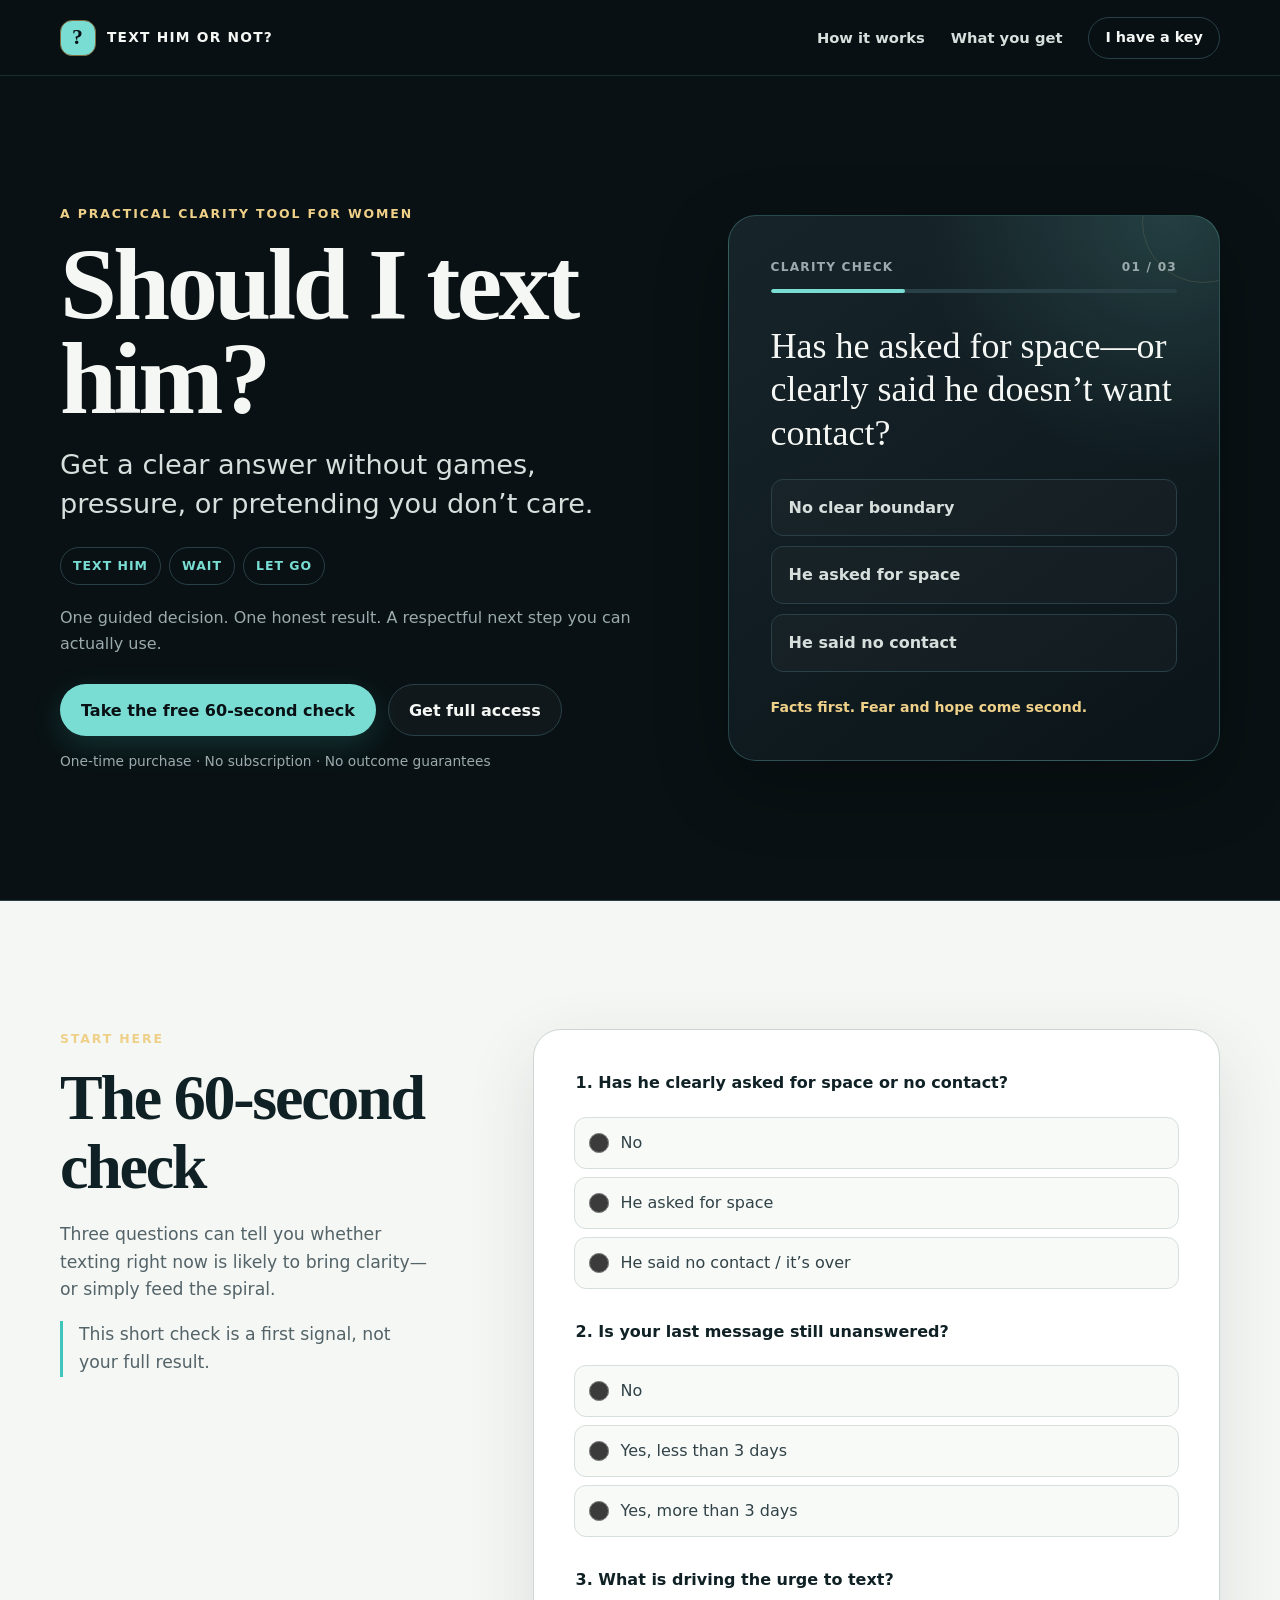
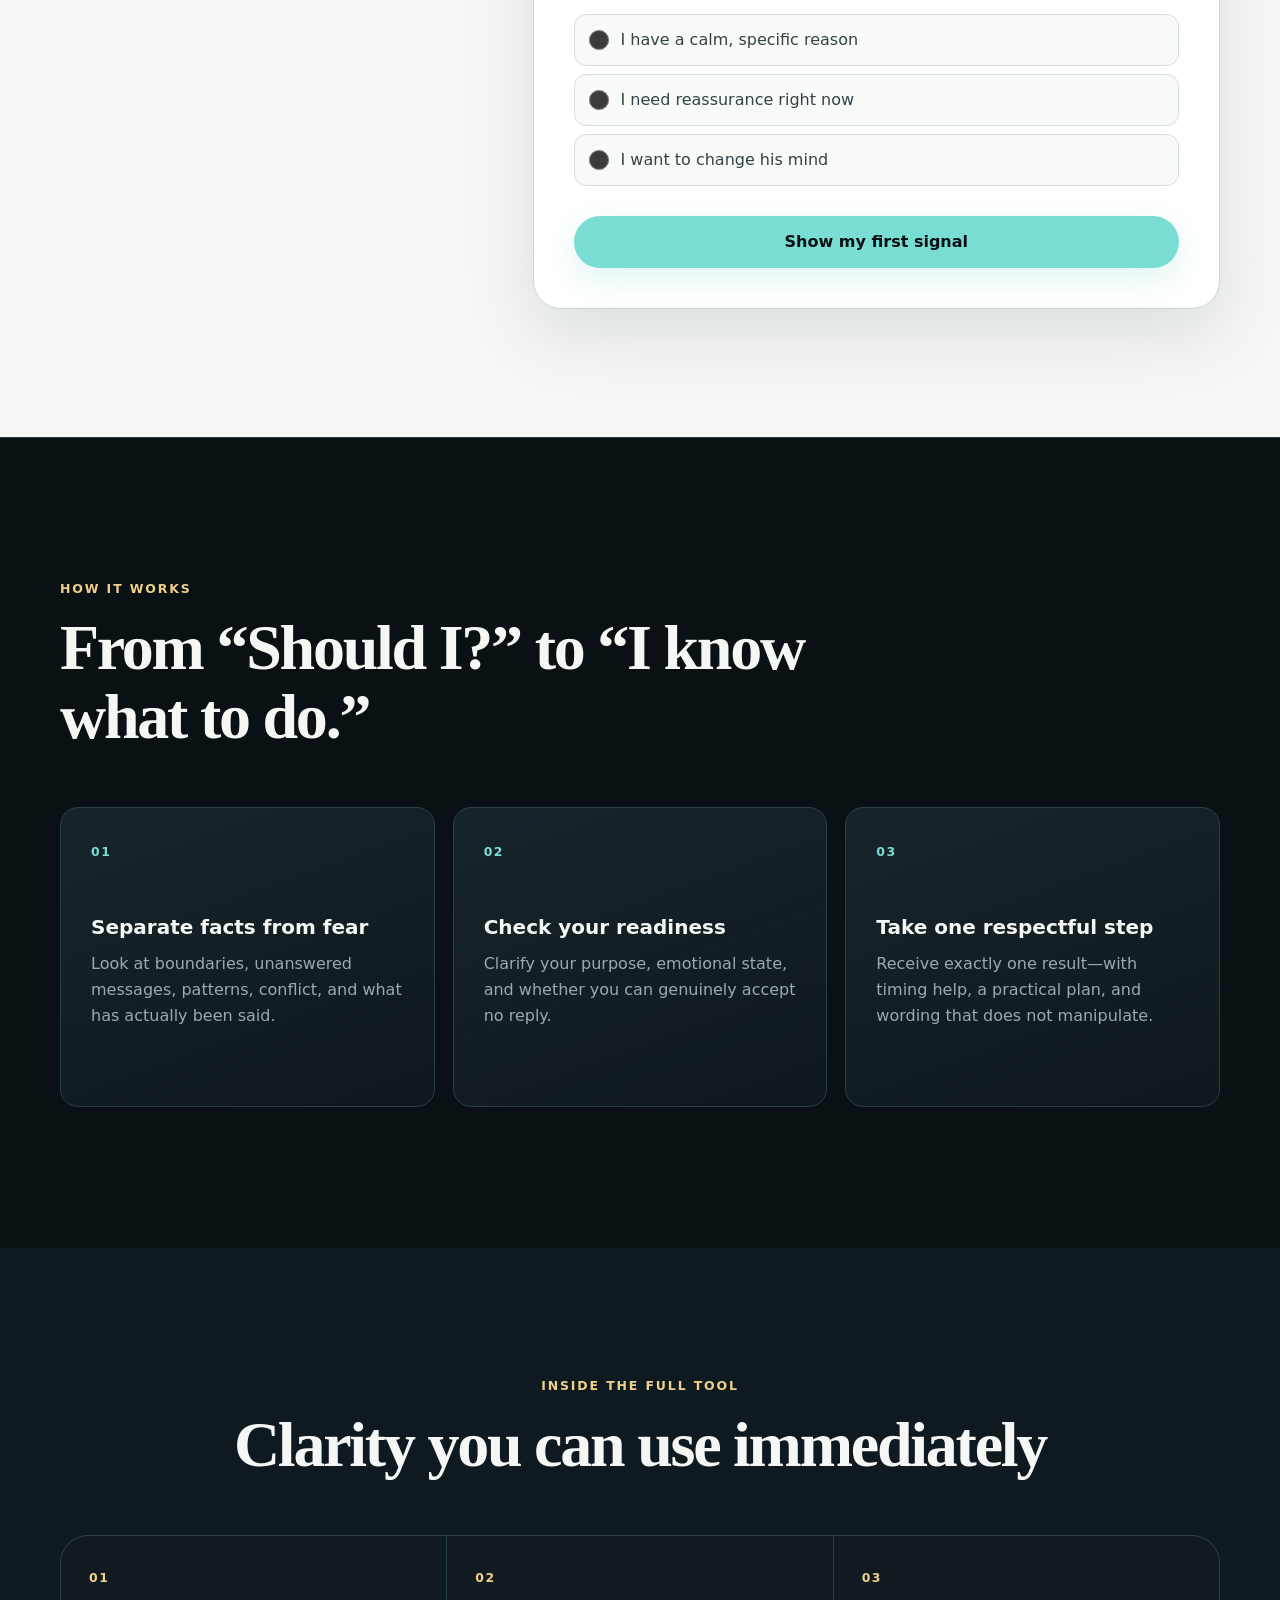
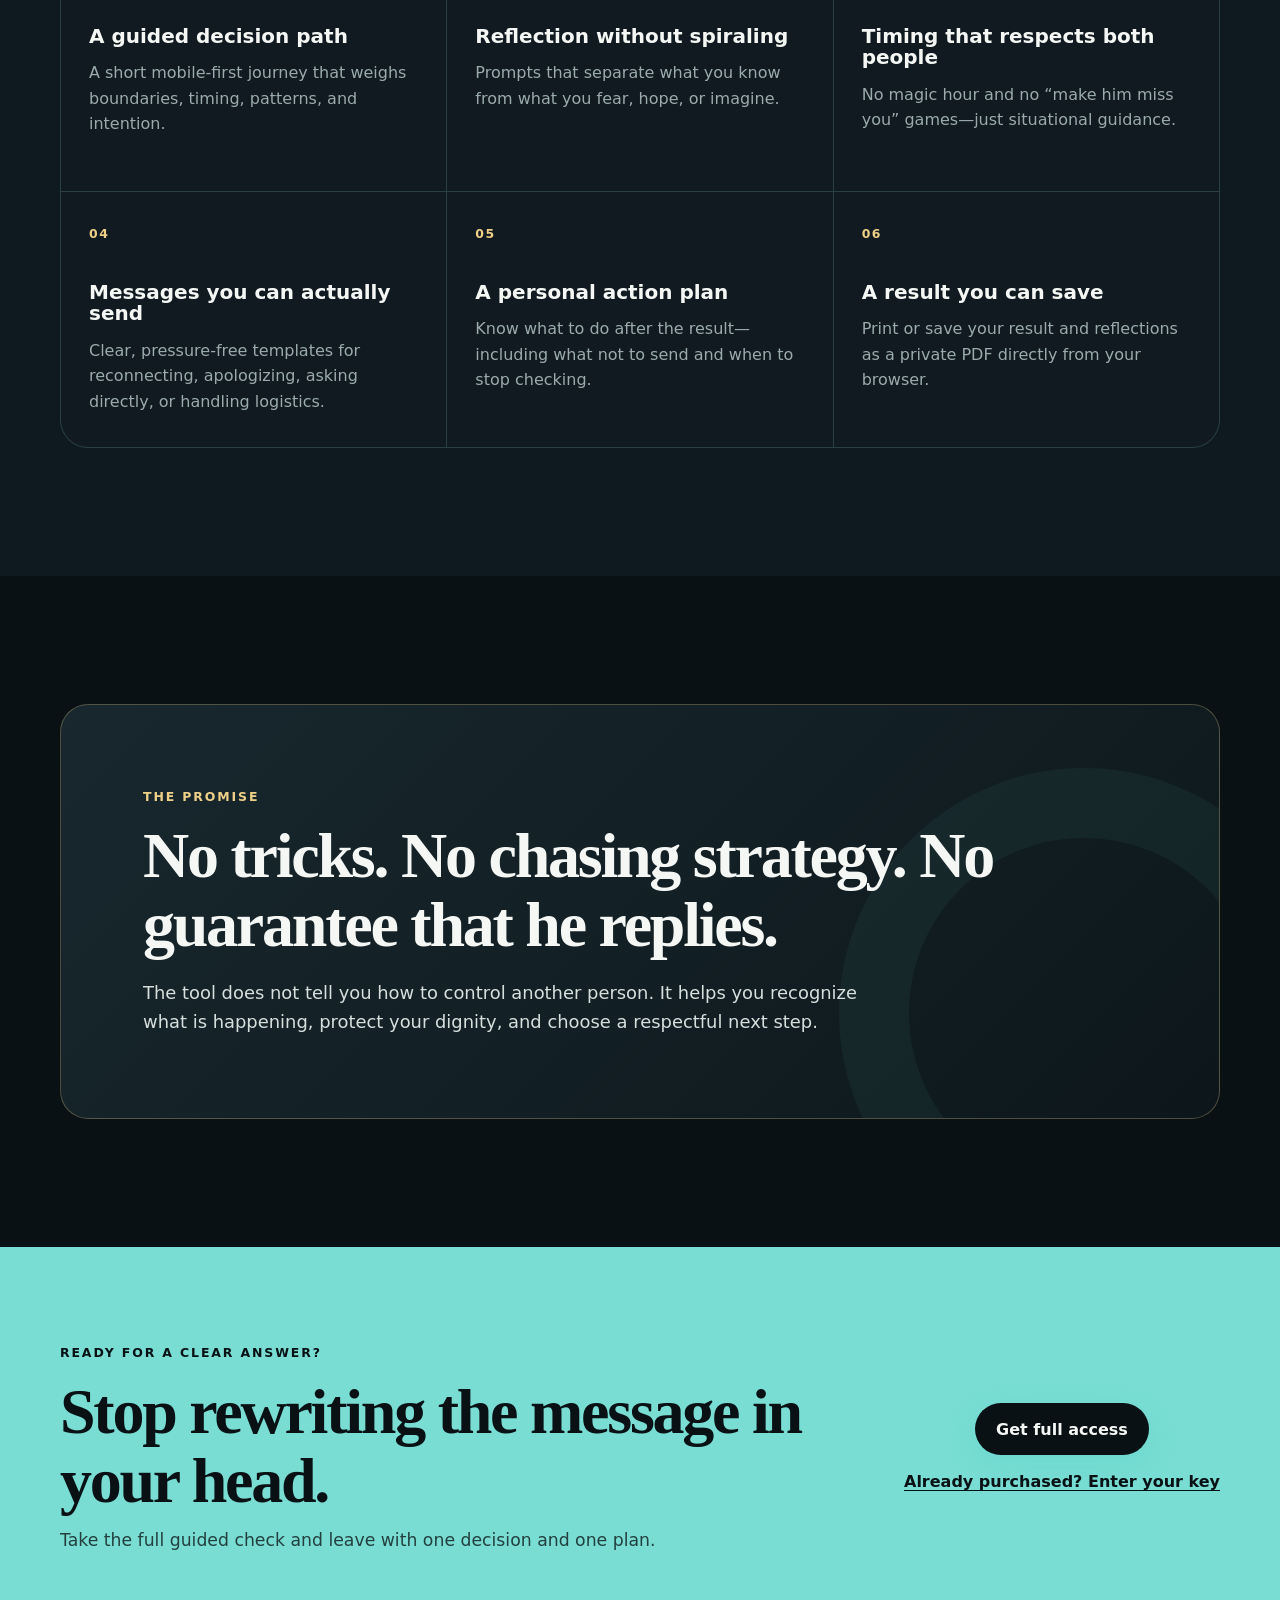
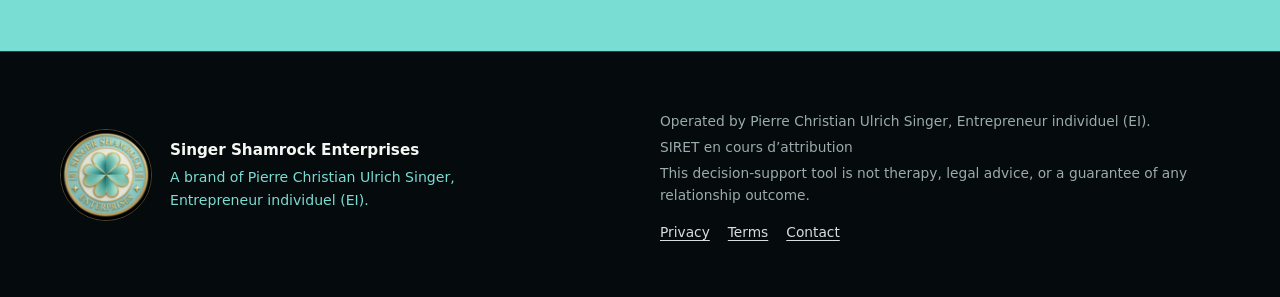
==== commit bccbd0ff: "Add files via upload" ====
--- a/index.html
+++ b/index.html
@@ -23,7 +23,7 @@
   <link rel="alternate" hreflang="en" href="https://texthimornot.com/">
   <link rel="alternate" hreflang="x-default" href="https://texthimornot.com/">
   <link rel="icon" href="favicon.svg" type="image/svg+xml">
-  <link rel="stylesheet" href="assets/styles.css">
+  <link rel="stylesheet" href="assets/styles.css?v=20260923-1">
 
   <script type="application/ld+json">
   {
@@ -63,20 +63,40 @@
         },
         "provider": {
           "@id": "https://texthimornot.com/#operator"
+        },
+        "brand": {
+          "@id": "https://texthimornot.com/#brand"
         }
       },
       {
         "@type": "Person",
         "@id": "https://texthimornot.com/#operator",
-        "name": "Pierre C. U. Singer",
+        "name": "Pierre Christian Ulrich Singer",
+        "jobTitle": "Entrepreneur individuel (EI)",
+        "email": "mailto:pcusinger@gmail.com",
+        "telephone": "+33 6 85 57 56 02",
+        "address": {
+          "@type": "PostalAddress",
+          "streetAddress": "87 Impasse de la Petite Trémaillère",
+          "postalCode": "71500",
+          "addressLocality": "Saint-Usuge",
+          "addressCountry": "FR"
+        },
+        "url": "https://texthimornot.com/"
+      },
+      {
+        "@type": "Brand",
+        "@id": "https://texthimornot.com/#brand",
+        "name": "Singer Shamrock Enterprises",
+        "description": "A brand of Pierre Christian Ulrich Singer, Entrepreneur individuel (EI).",
         "url": "https://singershamrock.com/"
       }
     ]
   }
   </script>
 
-  <script src="assets/config.js" defer></script>
-  <script src="assets/landing.js" defer></script>
+  <script src="assets/config.js?v=20260923-1" defer></script>
+  <script src="assets/landing.js?v=20260923-1" defer></script>
 </head>
 <body class="landing-page">
   <a class="skip-link" href="#main">Skip to content</a>
@@ -107,7 +127,7 @@
         <p class="hero-note">One guided decision. One honest result. A respectful next step you can actually use.</p>
         <div class="hero-actions">
           <a class="button button-primary" href="#free-check">Take the free 60-second check</a>
-          <a class="button button-secondary" data-payhip-link href="https://payhip.com/PierreCUSinger">Get full access</a>
+          <a class="button button-secondary" data-payhip-link href="https://payhip.com/b/6qEcj">Get full access</a>
         </div>
         <p class="microcopy">One-time purchase · No subscription · No outcome guarantees</p>
       </div>
@@ -166,7 +186,7 @@
           <h3 id="quick-result-title"></h3>
           <p id="quick-result-copy"></p>
           <div class="quick-result-actions">
-            <a class="button button-primary" data-payhip-link href="https://payhip.com/PierreCUSinger">Get the complete answer</a>
+            <a class="button button-primary" data-payhip-link href="https://payhip.com/b/6qEcj">Get the complete answer</a>
             <button class="button button-quiet" id="quick-check-reset" type="button">Retake the check</button>
           </div>
         </div>
@@ -254,7 +274,7 @@
           <p>Take the full guided check and leave with one decision and one plan.</p>
         </div>
         <div class="final-cta-actions">
-          <a class="button button-primary" data-payhip-link href="https://payhip.com/PierreCUSinger">Get full access</a>
+          <a class="button button-primary" data-payhip-link href="https://payhip.com/b/6qEcj">Get full access</a>
           <a class="text-link" href="start/">Already purchased? Enter your key</a>
         </div>
       </div>
@@ -266,17 +286,18 @@
       <a class="sse-credit" href="https://singershamrock.com" target="_blank" rel="noopener noreferrer">
         <img src="assets/singer-shamrock-logo.jpg" alt="Singer Shamrock Enterprises">
         <span>
-          <strong>A Singer Shamrock Enterprises concept</strong>
-          <small>singershamrock.com</small>
+          <strong>Singer Shamrock Enterprises</strong>
+          <small>A brand of Pierre Christian Ulrich Singer, Entrepreneur individuel (EI).</small>
         </span>
       </a>
       <div class="footer-copy">
-        <p>Operated by Pierre C. U. Singer.</p>
+        <p>Operated by Pierre Christian Ulrich Singer, Entrepreneur individuel (EI).</p>
+        <p>SIRET en cours d’attribution</p>
         <p>This decision-support tool is not therapy, legal advice, or a guarantee of any relationship outcome.</p>
         <nav aria-label="Legal links">
           <a href="privacy.html">Privacy</a>
           <a href="terms.html">Terms</a>
-          <a href="mailto:contact@texthimornot.com" data-contact-link>Contact</a>
+          <a href="mailto:pcusinger@gmail.com" data-contact-link>Contact</a>
         </nav>
       </div>
     </div>
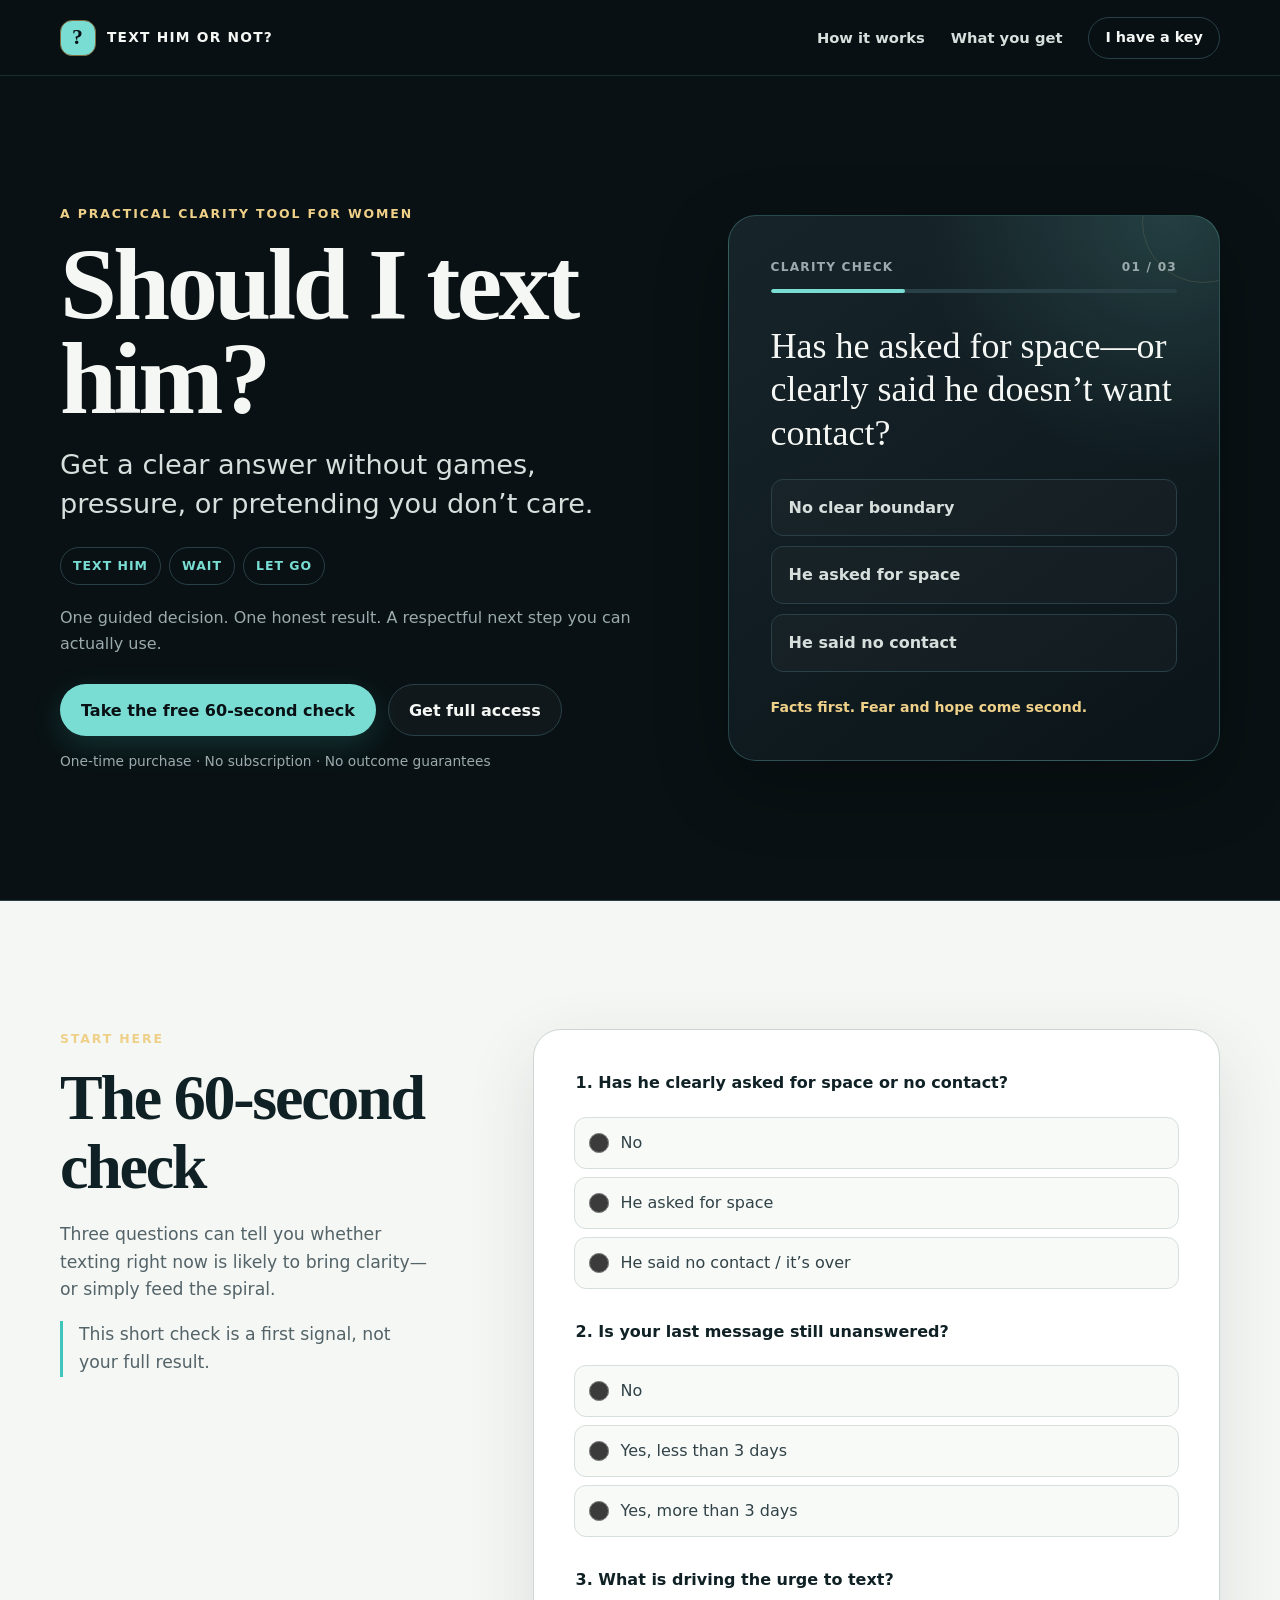
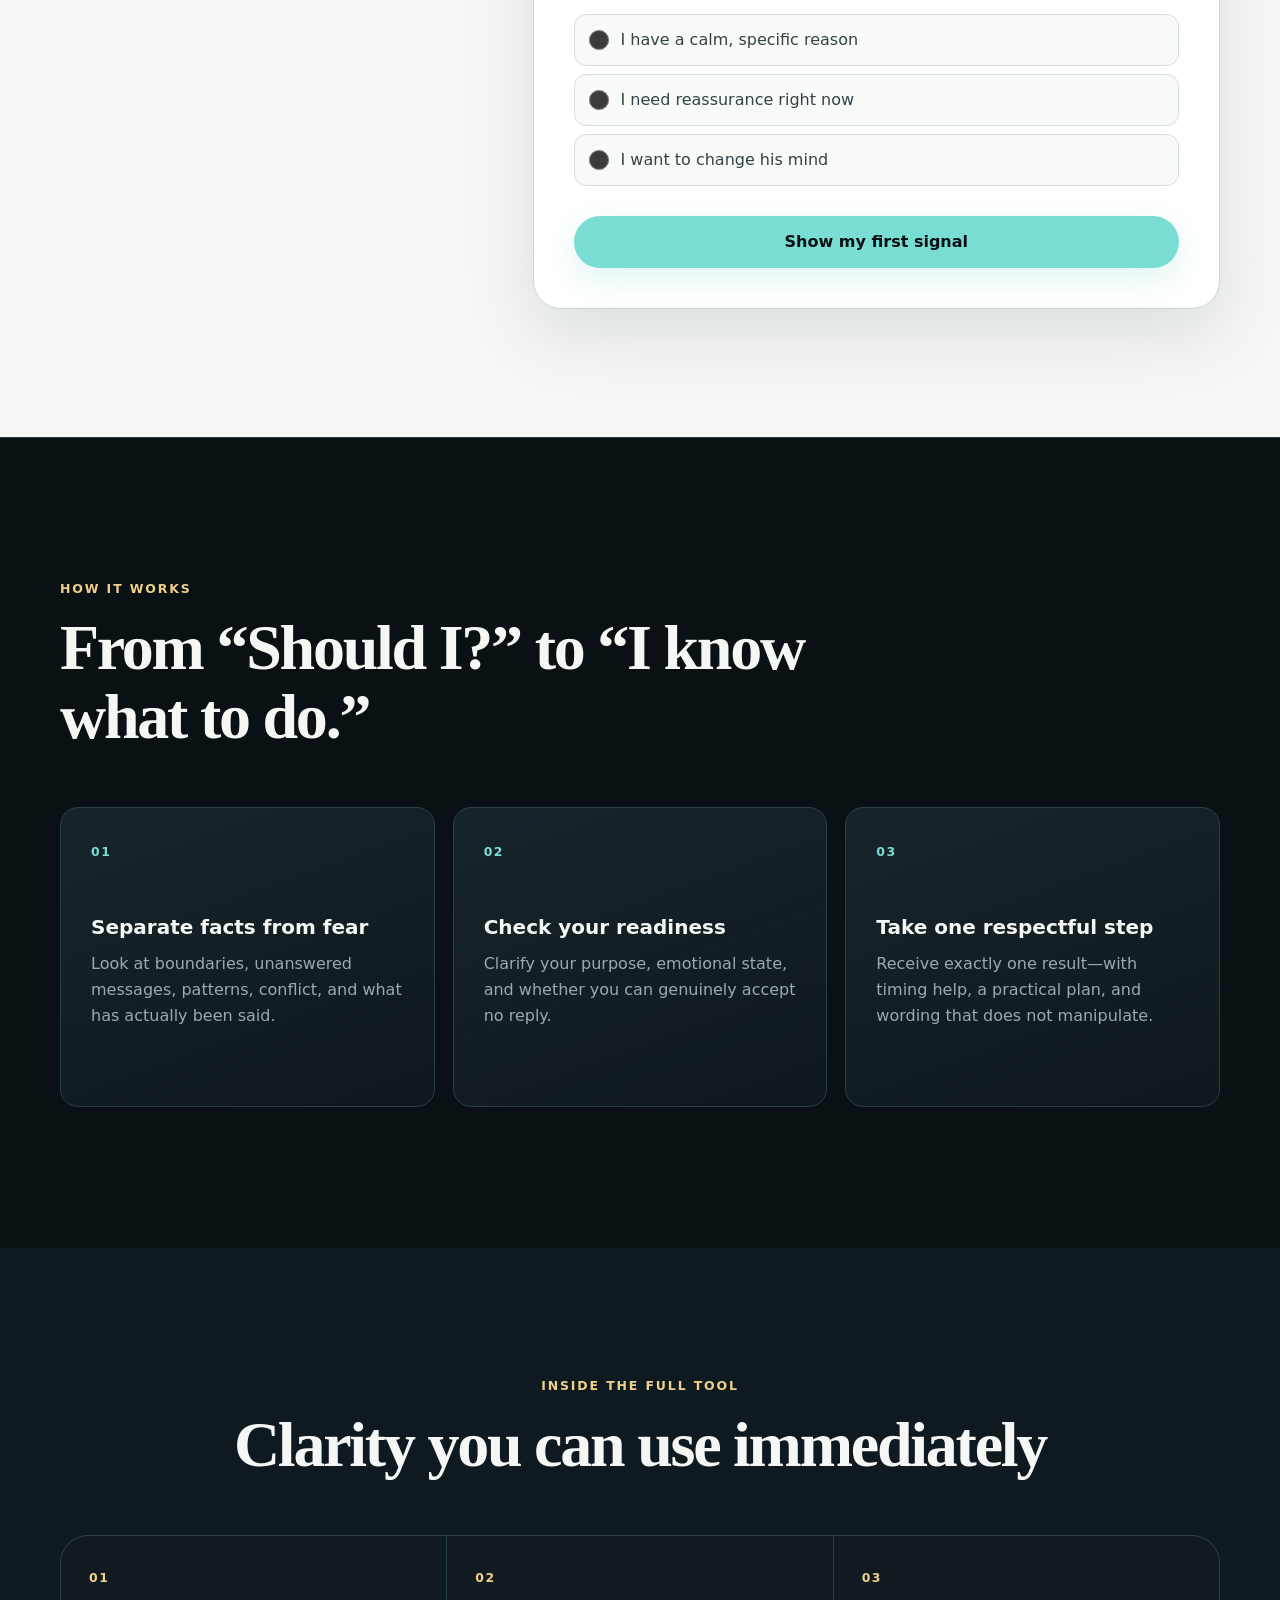
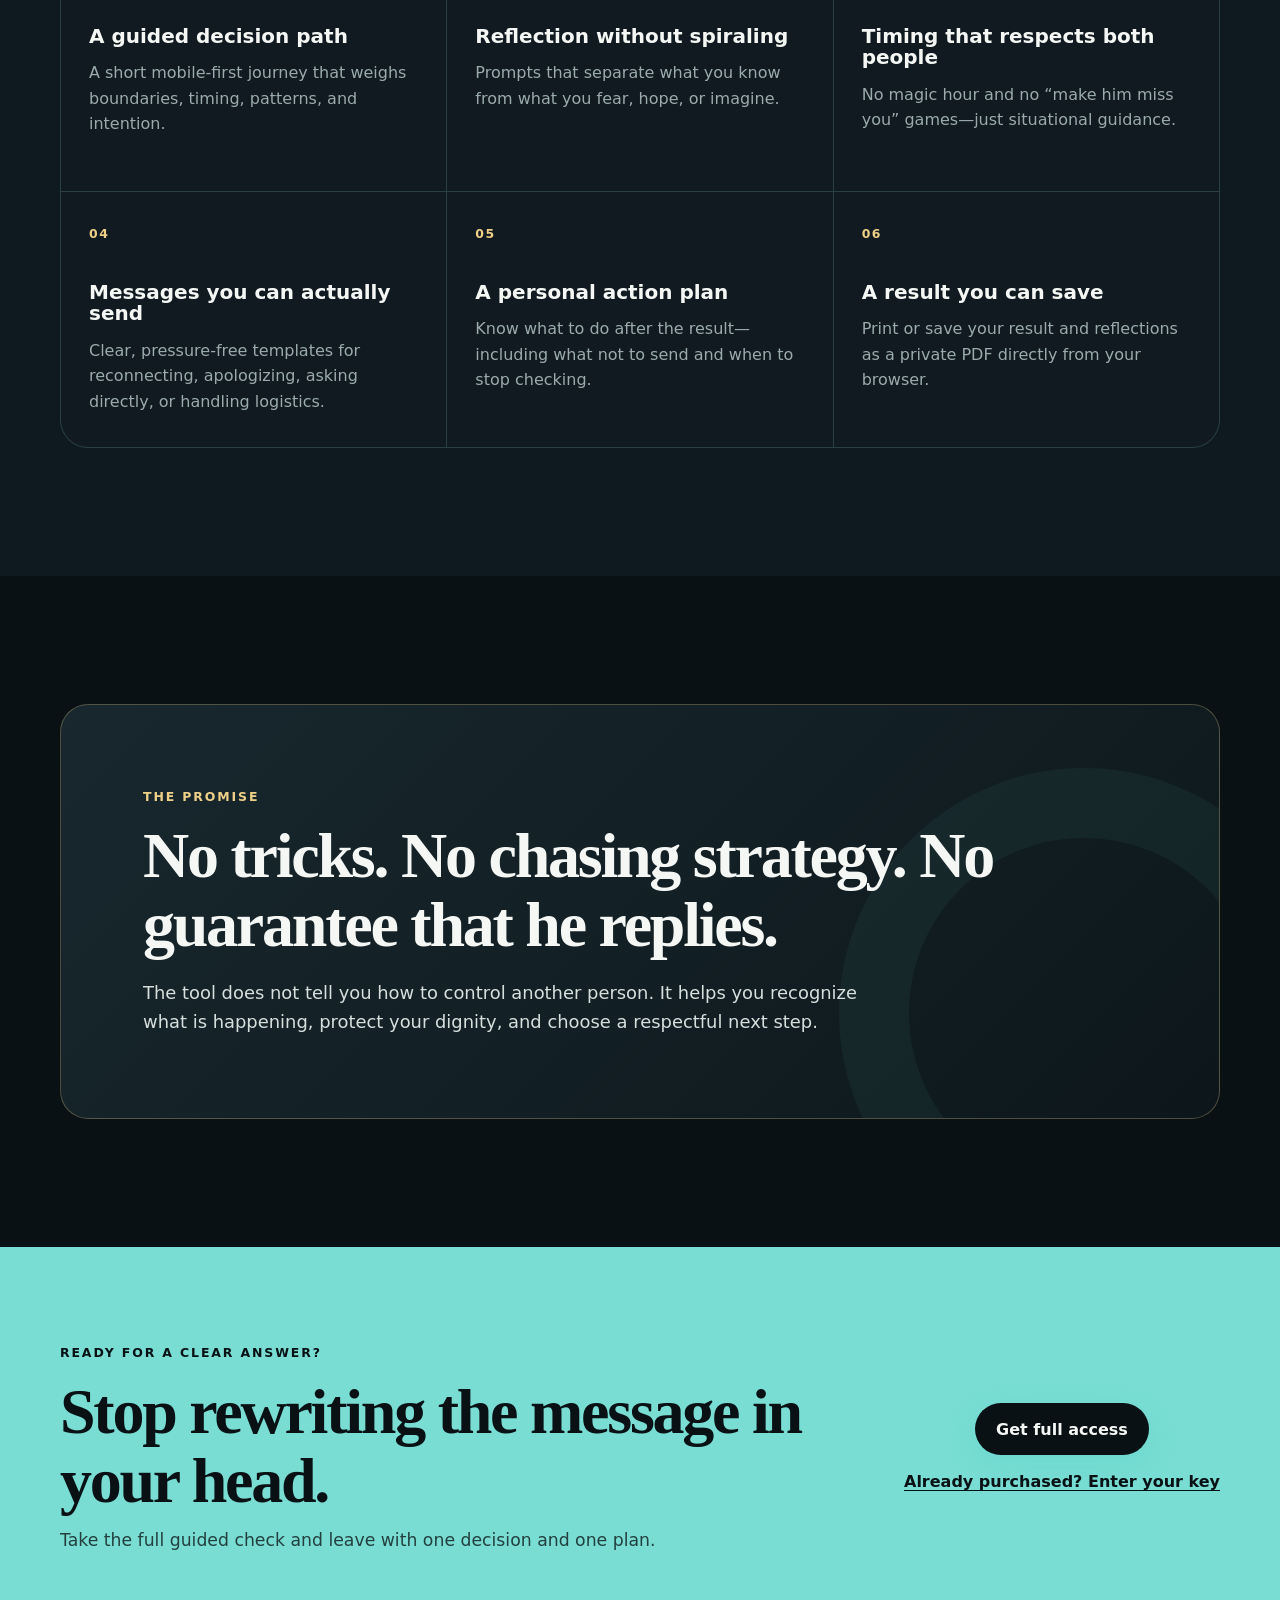
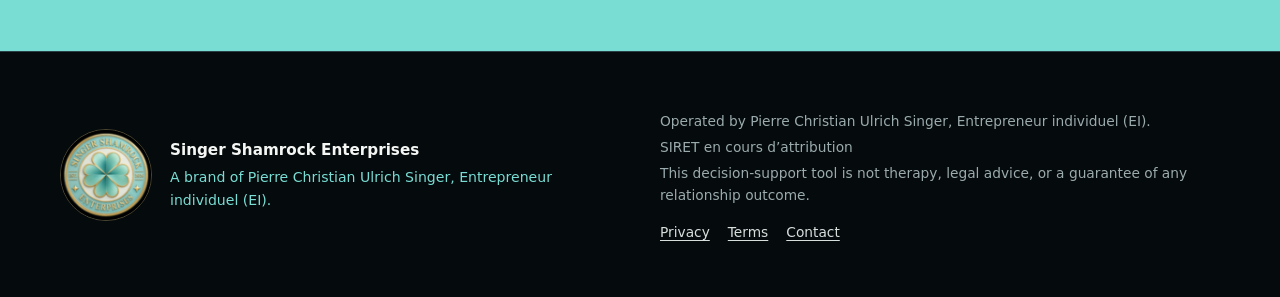
==== commit 85a90cee: "Add files via upload" ====
--- a/index.html
+++ b/index.html
@@ -95,8 +95,8 @@
   }
   </script>
 
-  <script src="assets/config.js?v=20260923-1" defer></script>
-  <script src="assets/landing.js?v=20260923-1" defer></script>
+  <script src="assets/config.js?v=20260923-2" defer></script>
+  <script src="assets/landing.js?v=20260923-2" defer></script>
 </head>
 <body class="landing-page">
   <a class="skip-link" href="#main">Skip to content</a>
@@ -297,7 +297,7 @@
         <nav aria-label="Legal links">
           <a href="privacy.html">Privacy</a>
           <a href="terms.html">Terms</a>
-          <a href="mailto:pcusinger@gmail.com" data-contact-link>Contact</a>
+          <a href="mailto:pcusinger@gmail.com">Contact</a>
         </nav>
       </div>
     </div>
--- a/assets/styles.css
+++ b/assets/styles.css
@@ -742,7 +742,7 @@
   display: inline-flex;
   align-items: center;
   gap: 18px;
-  max-width: 430px;
+  max-width: 560px;
   text-decoration: none;
 }
 
@@ -1311,6 +1311,27 @@
   font-size: 0.9rem;
 }
 
+.legal-identity {
+  margin: 34px 0 48px;
+  padding: clamp(22px, 5vw, 34px);
+  border: 1px solid var(--ink-line);
+  border-radius: var(--radius-md);
+  background: var(--ink-soft);
+}
+
+.legal-identity h2 {
+  margin-top: 0;
+}
+
+.legal-identity address {
+  color: var(--paper-soft);
+  font-style: normal;
+}
+
+.legal-identity p:last-child {
+  margin-bottom: 0;
+}
+
 @media (max-width: 920px) {
   .header-nav > a:not(.button) {
     display: none;
